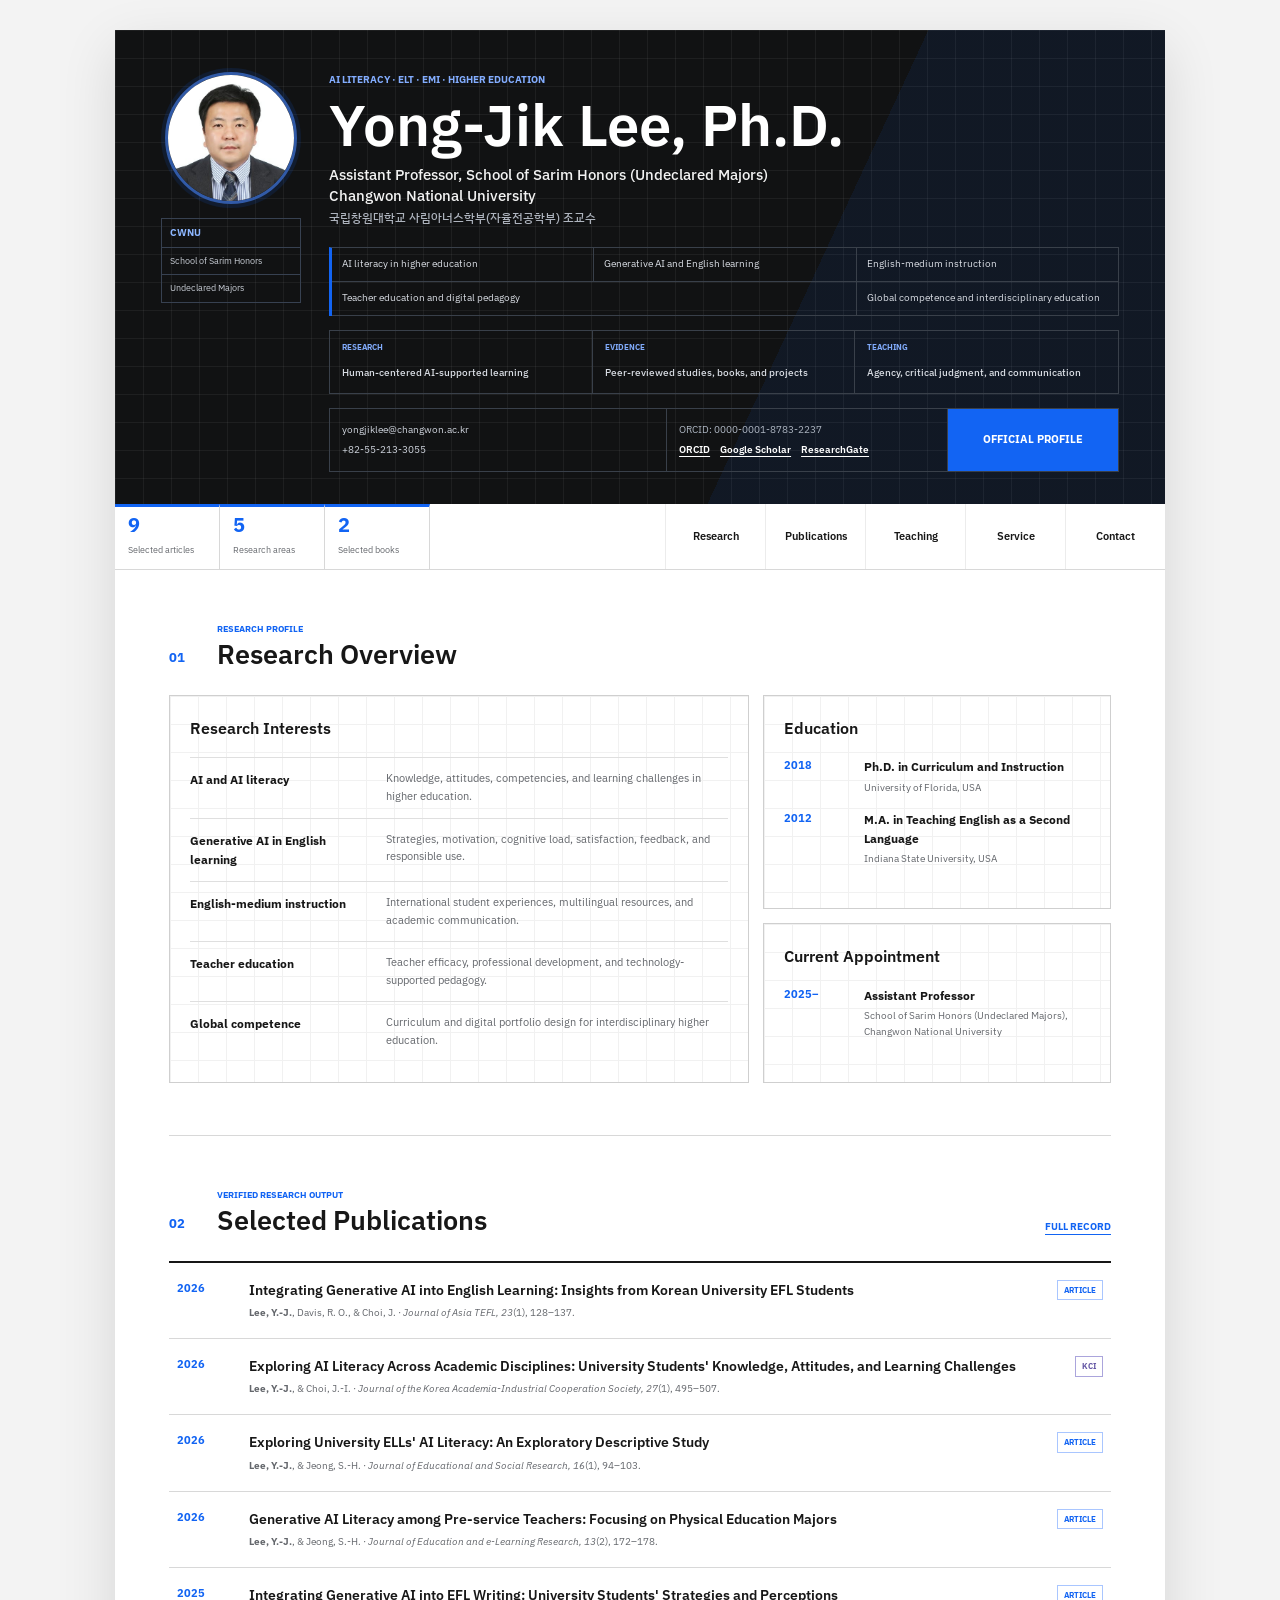
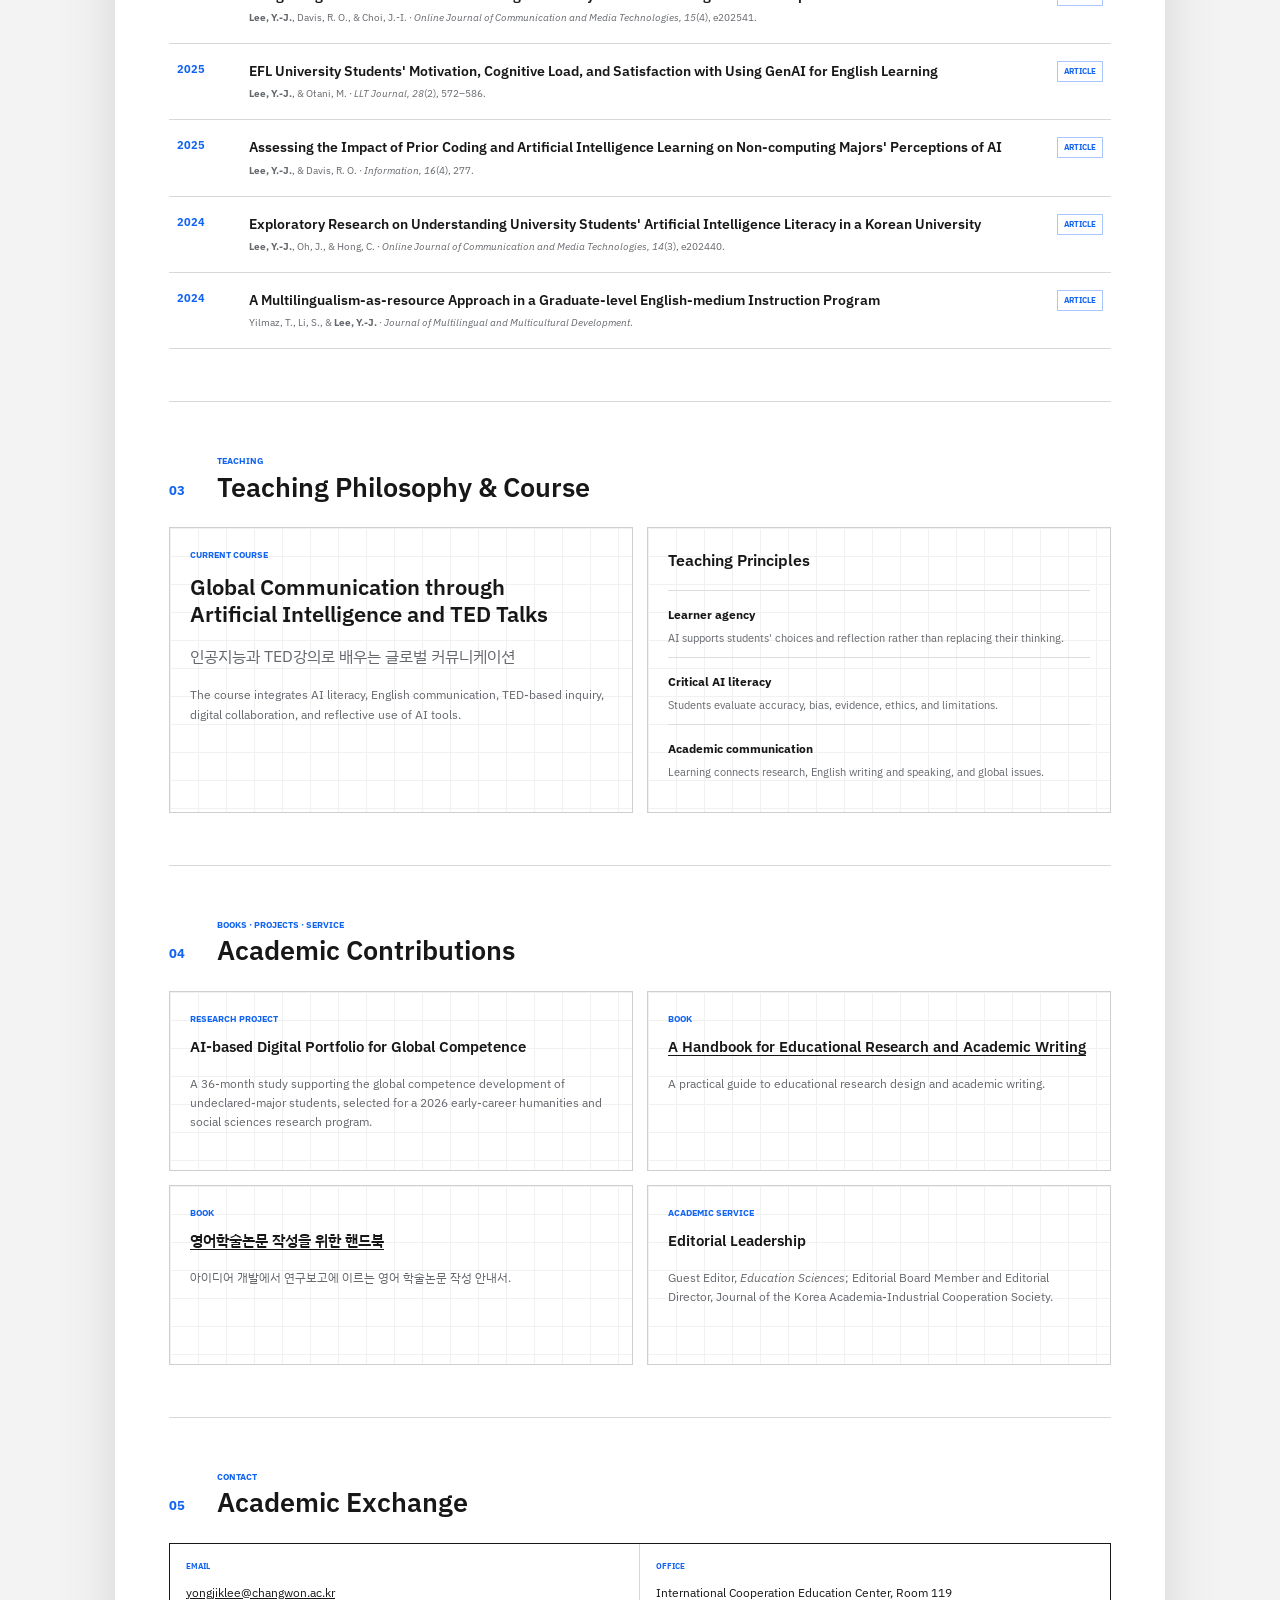
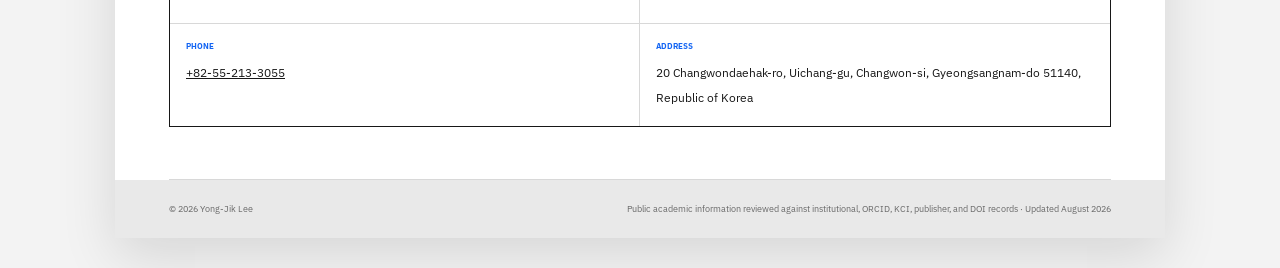
==== yongjik-lee-academic-cv/index.html @ 1b4e518c "Publish standalone Yong-Jik Lee academic CV" ====
<!doctype html>
<html lang="en">
<head>
  <meta charset="utf-8">
  <meta name="viewport" content="width=device-width, initial-scale=1">
  <meta name="description" content="Academic CV of Yong-Jik Lee, Assistant Professor at Changwon National University. AI literacy, English language education, EMI, and higher education research.">
  <meta property="og:title" content="Yong-Jik Lee | Academic CV">
  <meta property="og:description" content="Research, teaching, publications, books, projects, and academic service.">
  <meta property="og:type" content="profile">
  <meta property="og:image" content="https://fhlyongko.github.io/yongjik-lee-academic-cv/assets/yongjik-lee-profile-final.jpg">
  <link rel="canonical" href="https://fhlyongko.github.io/yongjik-lee-academic-cv/">
  <title>Yong-Jik Lee | Academic CV</title>
  <link rel="preconnect" href="https://fonts.googleapis.com">
  <link rel="preconnect" href="https://fonts.gstatic.com" crossorigin>
  <link href="https://fonts.googleapis.com/css2?family=IBM+Plex+Sans:wght@400;500;600;700&family=IBM+Plex+Sans+KR:wght@400;500;600;700&display=swap" rel="stylesheet">
  <link rel="stylesheet" href="assets/cv-dashboard.css">
  <script defer src="assets/site.js"></script>
</head>
<body>
  <a class="skip-link" href="#research">Skip to CV content</a>
  <main class="cv-page">
    <header class="profile-dashboard" id="top">
      <div class="profile-top">
        <div class="portrait-column">
          <img class="portrait" src="assets/yongjik-lee-profile-final.jpg" alt="Yong-Jik Lee, Changwon National University" width="354" height="472">
          <div class="affiliation-mark">
            <strong>CWNU</strong>
            <span>School of Sarim Honors</span>
            <span>Undeclared Majors</span>
          </div>
        </div>

        <div class="identity-column">
          <p class="signal">AI LITERACY · ELT · EMI · HIGHER EDUCATION</p>
          <h1>Yong-Jik Lee, Ph.D.</h1>
          <p class="position">Assistant Professor, School of Sarim Honors (Undeclared Majors)<br>Changwon National University</p>
          <p class="position ko" lang="ko">국립창원대학교 사림아너스학부(자율전공학부) 조교수</p>

          <div class="keyword-grid" aria-label="Research keywords">
            <span>AI literacy in higher education</span>
            <span>Generative AI and English learning</span>
            <span>English-medium instruction</span>
            <span>Teacher education and digital pedagogy</span>
            <span>Global competence and interdisciplinary education</span>
          </div>

          <div class="evidence-strip">
            <div><small>RESEARCH</small><strong>Human-centered AI-supported learning</strong></div>
            <div><small>EVIDENCE</small><strong>Peer-reviewed studies, books, and projects</strong></div>
            <div><small>TEACHING</small><strong>Agency, critical judgment, and communication</strong></div>
          </div>

          <div class="contact-strip">
            <div class="direct-contact">
              <a href="mailto:yongjiklee@changwon.ac.kr">yongjiklee@changwon.ac.kr</a>
              <span>+82-55-213-3055</span>
            </div>
            <div class="academic-ids">
              <span>ORCID: 0000-0001-8783-2237</span>
              <div><a href="https://orcid.org/0000-0001-8783-2237" target="_blank" rel="noreferrer">ORCID</a><a href="https://scholar.google.com/citations?hl=en&user=Jzv1a7MAAAAJ" target="_blank" rel="noreferrer">Google Scholar</a><a href="https://www.researchgate.net/profile/Yong-Jik-Lee-2" target="_blank" rel="noreferrer">ResearchGate</a></div>
            </div>
            <a class="profile-button" href="https://sites.google.com/view/dr-yong-jik-lee/home" target="_blank" rel="noreferrer">OFFICIAL PROFILE</a>
          </div>
        </div>
      </div>
    </header>

    <nav class="dashboard-nav" aria-label="CV sections">
      <div class="metric"><strong>9</strong><span>Selected articles</span></div>
      <div class="metric"><strong>5</strong><span>Research areas</span></div>
      <div class="metric"><strong>2</strong><span>Selected books</span></div>
      <div class="section-links" id="site-nav"><a href="#research">Research</a><a href="#publications">Publications</a><a href="#teaching">Teaching</a><a href="#service">Service</a><a href="#contact">Contact</a></div>
      <button class="nav-toggle" type="button" aria-expanded="false" aria-controls="site-nav">Menu</button>
    </nav>

    <div class="cv-content">
      <section class="cv-section" id="research">
        <div class="section-title"><span>01</span><div><p>RESEARCH PROFILE</p><h2>Research Overview</h2></div></div>
        <div class="overview-grid">
          <article class="panel interests">
            <h3>Research Interests</h3>
            <ul>
              <li><strong>AI and AI literacy</strong><span>Knowledge, attitudes, competencies, and learning challenges in higher education.</span></li>
              <li><strong>Generative AI in English learning</strong><span>Strategies, motivation, cognitive load, satisfaction, feedback, and responsible use.</span></li>
              <li><strong>English-medium instruction</strong><span>International student experiences, multilingual resources, and academic communication.</span></li>
              <li><strong>Teacher education</strong><span>Teacher efficacy, professional development, and technology-supported pedagogy.</span></li>
              <li><strong>Global competence</strong><span>Curriculum and digital portfolio design for interdisciplinary higher education.</span></li>
            </ul>
          </article>
          <div class="stack">
            <article class="panel">
              <h3>Education</h3>
              <dl class="cv-list"><dt>2018</dt><dd><strong>Ph.D. in Curriculum and Instruction</strong><span>University of Florida, USA</span></dd><dt>2012</dt><dd><strong>M.A. in Teaching English as a Second Language</strong><span>Indiana State University, USA</span></dd></dl>
            </article>
            <article class="panel">
              <h3>Current Appointment</h3>
              <dl class="cv-list"><dt>2025–</dt><dd><strong>Assistant Professor</strong><span>School of Sarim Honors (Undeclared Majors), Changwon National University</span></dd></dl>
            </article>
          </div>
        </div>
      </section>

      <section class="cv-section" id="publications">
        <div class="section-title"><span>02</span><div><p>VERIFIED RESEARCH OUTPUT</p><h2>Selected Publications</h2></div><a href="https://scholar.google.com/citations?hl=en&user=Jzv1a7MAAAAJ" target="_blank" rel="noreferrer">FULL RECORD</a></div>
        <div class="publication-table">
          <article><time>2026</time><div><h3><a href="https://doi.org/10.18823/asiatefl.2026.23.1.10.128" target="_blank" rel="noreferrer">Integrating Generative AI into English Learning: Insights from Korean University EFL Students</a></h3><p><strong>Lee, Y.-J.</strong>, Davis, R. O., &amp; Choi, J. · <em>Journal of Asia TEFL, 23</em>(1), 128–137.</p></div><span class="index-tag">ARTICLE</span></article>
          <article><time>2026</time><div><h3><a href="https://doi.org/10.5762/KAIS.2026.27.1.495" target="_blank" rel="noreferrer">Exploring AI Literacy Across Academic Disciplines: University Students' Knowledge, Attitudes, and Learning Challenges</a></h3><p><strong>Lee, Y.-J.</strong>, &amp; Choi, J.-I. · <em>Journal of the Korea Academia-Industrial Cooperation Society, 27</em>(1), 495–507.</p></div><span class="index-tag kci">KCI</span></article>
          <article><time>2026</time><div><h3><a href="https://doi.org/10.36941/jesr-2026-0241" target="_blank" rel="noreferrer">Exploring University ELLs' AI Literacy: An Exploratory Descriptive Study</a></h3><p><strong>Lee, Y.-J.</strong>, &amp; Jeong, S.-H. · <em>Journal of Educational and Social Research, 16</em>(1), 94–103.</p></div><span class="index-tag">ARTICLE</span></article>
          <article><time>2026</time><div><h3><a href="https://doi.org/10.20448/jeelr.v13i2.8661" target="_blank" rel="noreferrer">Generative AI Literacy among Pre-service Teachers: Focusing on Physical Education Majors</a></h3><p><strong>Lee, Y.-J.</strong>, &amp; Jeong, S.-H. · <em>Journal of Education and e-Learning Research, 13</em>(2), 172–178.</p></div><span class="index-tag">ARTICLE</span></article>
          <article><time>2025</time><div><h3><a href="https://doi.org/10.30935/ojcmt/17545" target="_blank" rel="noreferrer">Integrating Generative AI into EFL Writing: University Students' Strategies and Perceptions</a></h3><p><strong>Lee, Y.-J.</strong>, Davis, R. O., &amp; Choi, J.-I. · <em>Online Journal of Communication and Media Technologies, 15</em>(4), e202541.</p></div><span class="index-tag">ARTICLE</span></article>
          <article><time>2025</time><div><h3><a href="https://doi.org/10.24071/llt.v28i2.11518" target="_blank" rel="noreferrer">EFL University Students' Motivation, Cognitive Load, and Satisfaction with Using GenAI for English Learning</a></h3><p><strong>Lee, Y.-J.</strong>, &amp; Otani, M. · <em>LLT Journal, 28</em>(2), 572–586.</p></div><span class="index-tag">ARTICLE</span></article>
          <article><time>2025</time><div><h3><a href="https://doi.org/10.3390/info16040277" target="_blank" rel="noreferrer">Assessing the Impact of Prior Coding and Artificial Intelligence Learning on Non-computing Majors' Perceptions of AI</a></h3><p><strong>Lee, Y.-J.</strong>, &amp; Davis, R. O. · <em>Information, 16</em>(4), 277.</p></div><span class="index-tag">ARTICLE</span></article>
          <article><time>2024</time><div><h3><a href="https://doi.org/10.30935/ojcmt/14711" target="_blank" rel="noreferrer">Exploratory Research on Understanding University Students' Artificial Intelligence Literacy in a Korean University</a></h3><p><strong>Lee, Y.-J.</strong>, Oh, J., &amp; Hong, C. · <em>Online Journal of Communication and Media Technologies, 14</em>(3), e202440.</p></div><span class="index-tag">ARTICLE</span></article>
          <article><time>2024</time><div><h3><a href="https://doi.org/10.1080/01434632.2024.2314659" target="_blank" rel="noreferrer">A Multilingualism-as-resource Approach in a Graduate-level English-medium Instruction Program</a></h3><p>Yilmaz, T., Li, S., &amp; <strong>Lee, Y.-J.</strong> · <em>Journal of Multilingual and Multicultural Development</em>.</p></div><span class="index-tag">ARTICLE</span></article>
        </div>
      </section>

      <section class="cv-section" id="teaching">
        <div class="section-title"><span>03</span><div><p>TEACHING</p><h2>Teaching Philosophy &amp; Course</h2></div></div>
        <div class="teaching-grid">
          <article class="panel course-panel"><p class="blue-label">CURRENT COURSE</p><h3>Global Communication through Artificial Intelligence and TED Talks</h3><p class="ko" lang="ko">인공지능과 TED강의로 배우는 글로벌 커뮤니케이션</p><p>The course integrates AI literacy, English communication, TED-based inquiry, digital collaboration, and reflective use of AI tools.</p></article>
          <article class="panel philosophy-panel"><h3>Teaching Principles</h3><div><strong>Learner agency</strong><p>AI supports students' choices and reflection rather than replacing their thinking.</p></div><div><strong>Critical AI literacy</strong><p>Students evaluate accuracy, bias, evidence, ethics, and limitations.</p></div><div><strong>Academic communication</strong><p>Learning connects research, English writing and speaking, and global issues.</p></div></article>
        </div>
      </section>

      <section class="cv-section" id="service">
        <div class="section-title"><span>04</span><div><p>BOOKS · PROJECTS · SERVICE</p><h2>Academic Contributions</h2></div></div>
        <div class="contribution-grid">
          <article class="panel"><p class="blue-label">RESEARCH PROJECT</p><h3>AI-based Digital Portfolio for Global Competence</h3><p>A 36-month study supporting the global competence development of undeclared-major students, selected for a 2026 early-career humanities and social sciences research program.</p></article>
          <article class="panel"><p class="blue-label">BOOK</p><h3><a href="https://www.yes24.com/product/goods/124613203" target="_blank" rel="noreferrer">A Handbook for Educational Research and Academic Writing</a></h3><p>A practical guide to educational research design and academic writing.</p></article>
          <article class="panel"><p class="blue-label">BOOK</p><h3><a href="https://www.yes24.com/product/goods/163004747" target="_blank" rel="noreferrer">영어학술논문 작성을 위한 핸드북</a></h3><p lang="ko">아이디어 개발에서 연구보고에 이르는 영어 학술논문 작성 안내서.</p></article>
          <article class="panel"><p class="blue-label">ACADEMIC SERVICE</p><h3>Editorial Leadership</h3><p>Guest Editor, <em>Education Sciences</em>; Editorial Board Member and Editorial Director, Journal of the Korea Academia-Industrial Cooperation Society.</p></article>
        </div>
      </section>

      <section class="cv-section contact-section" id="contact">
        <div class="section-title"><span>05</span><div><p>CONTACT</p><h2>Academic Exchange</h2></div></div>
        <div class="contact-card">
          <div><small>EMAIL</small><a href="mailto:yongjiklee@changwon.ac.kr">yongjiklee@changwon.ac.kr</a></div>
          <div><small>OFFICE</small><span>International Cooperation Education Center, Room 119</span></div>
          <div><small>PHONE</small><a href="tel:+82552133055">+82-55-213-3055</a></div>
          <div><small>ADDRESS</small><span>20 Changwondaehak-ro, Uichang-gu, Changwon-si, Gyeongsangnam-do 51140, Republic of Korea</span></div>
        </div>
      </section>
    </div>

    <footer class="cv-footer"><span>© 2026 Yong-Jik Lee</span><span>Public academic information reviewed against institutional, ORCID, KCI, publisher, and DOI records · Updated August 2026</span></footer>
  </main>
</body>
</html>
---- yongjik-lee-academic-cv/assets/cv-dashboard.css ----
:root {
  --blue: #1264f3;
  --blue-soft: #dbe8ff;
  --ink: #171717;
  --black: #111213;
  --paper: #ffffff;
  --canvas: #f3f3f3;
  --line: #d8d8d8;
  --muted: #64676c;
  --grid: rgba(255, 255, 255, 0.055);
  --max: 1050px;
}

* { box-sizing: border-box; }
html { scroll-behavior: smooth; }
body {
  margin: 0;
  background: var(--canvas);
  color: var(--ink);
  font-family: "IBM Plex Sans", "IBM Plex Sans KR", sans-serif;
  line-height: 1.6;
  letter-spacing: 0;
  -webkit-font-smoothing: antialiased;
}
a { color: inherit; }
button { font: inherit; }
.skip-link { position: fixed; left: 12px; top: -60px; z-index: 100; padding: 10px 14px; background: var(--blue); color: white; }
.skip-link:focus { top: 12px; }

.cv-page {
  width: min(calc(100% - 36px), var(--max));
  margin: 30px auto;
  background: var(--paper);
  box-shadow: 0 18px 52px rgba(0, 0, 0, 0.12);
}

.profile-dashboard {
  position: relative;
  overflow: hidden;
  min-height: 430px;
  padding: 42px 46px 32px;
  color: #f5f7fb;
  background-color: var(--black);
  background-image:
    linear-gradient(var(--grid) 1px, transparent 1px),
    linear-gradient(90deg, var(--grid) 1px, transparent 1px);
  background-size: 28px 28px;
}
.profile-dashboard::after {
  content: "";
  position: absolute;
  inset: 0;
  pointer-events: none;
  background: linear-gradient(115deg, transparent 0 64%, rgba(18, 100, 243, 0.08) 64% 100%);
}
.profile-top { position: relative; z-index: 1; display: grid; grid-template-columns: 140px 1fr; gap: 28px; }
.portrait-column { display: flex; flex-direction: column; align-items: center; }
.portrait {
  width: 132px;
  height: 132px;
  object-fit: cover;
  object-position: 50% 30%;
  border: 3px solid #315aa7;
  border-radius: 50%;
  box-shadow: 0 0 0 4px rgba(18, 100, 243, 0.12);
}
.affiliation-mark { width: 100%; margin-top: 14px; border: 1px solid #374151; }
.affiliation-mark strong, .affiliation-mark span { display: block; padding: 6px 8px; border-bottom: 1px solid #374151; }
.affiliation-mark strong { color: #8db7ff; font-size: 10px; }
.affiliation-mark span { color: #c9ced6; font-size: 9px; }
.affiliation-mark span:last-child { border-bottom: 0; }
.signal { margin: 0 0 8px; color: #83adff; font-size: 10px; font-weight: 700; }
h1 { margin: 0; color: #fff; font-size: clamp(40px, 5.2vw, 58px); line-height: 1; font-weight: 600; }
.position { margin: 10px 0 0; color: #f3f3f3; font-size: 15px; font-weight: 500; line-height: 1.4; }
.position.ko { margin-top: 4px; color: #aeb4be; font-size: 12px; }

.keyword-grid { display: grid; grid-template-columns: repeat(3, minmax(0, 1fr)); margin-top: 20px; border-top: 1px solid #39404a; border-left: 3px solid var(--blue); }
.keyword-grid span { min-height: 34px; padding: 8px 10px; border-right: 1px solid #39404a; border-bottom: 1px solid #39404a; color: #d9dde4; font-size: 10px; }
.keyword-grid span:nth-child(4) { grid-column: span 2; }
.evidence-strip { display: grid; grid-template-columns: repeat(3, 1fr); margin-top: 14px; border: 1px solid #39404a; }
.evidence-strip div { min-height: 58px; padding: 10px 12px; border-right: 1px solid #39404a; }
.evidence-strip div:last-child { border: 0; }
.evidence-strip small { display: block; margin-bottom: 4px; color: #81abfb; font-size: 8px; font-weight: 700; }
.evidence-strip strong { color: #d9dde4; font-size: 10px; font-weight: 500; }
.contact-strip { display: grid; grid-template-columns: 1.2fr 1fr 170px; margin-top: 14px; border: 1px solid #39404a; }
.contact-strip > * { min-height: 62px; padding: 10px 12px; border-right: 1px solid #39404a; }
.direct-contact, .academic-ids { display: flex; flex-direction: column; justify-content: center; gap: 4px; color: #cfd4dd; font-size: 10px; }
.direct-contact a { text-decoration: none; }
.academic-ids > span { color: #aeb6c2; }
.academic-ids div { display: flex; flex-wrap: wrap; gap: 10px; }
.academic-ids a { color: #fff; font-weight: 600; text-underline-offset: 3px; }
.profile-button { display: grid; place-items: center; border-right: 0 !important; background: var(--blue); color: #fff; font-size: 11px; font-weight: 700; text-decoration: none; }

.dashboard-nav { position: sticky; top: 0; z-index: 40; min-height: 54px; display: grid; grid-template-columns: repeat(3, 105px) 1fr; background: #fff; border-bottom: 1px solid var(--line); }
.metric { padding: 8px 13px; border-right: 1px solid var(--line); border-top: 3px solid var(--blue); }
.metric strong { display: block; color: var(--blue); font-size: 20px; line-height: 1; }
.metric span { color: var(--muted); font-size: 9px; }
.section-links { display: flex; justify-content: flex-end; }
.section-links a { min-width: 100px; display: grid; place-items: center; border-left: 1px solid #ececec; font-size: 11px; font-weight: 600; text-decoration: none; }
.section-links a:hover, .section-links a:focus-visible { color: var(--blue); box-shadow: inset 0 -3px 0 var(--blue); }
.nav-toggle { display: none; }

.cv-content { padding: 0 54px; }
.cv-section { padding: 52px 0; border-bottom: 1px solid var(--line); scroll-margin-top: 58px; }
.section-title { display: grid; grid-template-columns: 36px 1fr auto; align-items: end; gap: 12px; margin-bottom: 26px; }
.section-title > span { color: var(--blue); font-size: 13px; font-weight: 700; }
.section-title p { margin: 0 0 3px; color: var(--blue); font-size: 9px; font-weight: 700; }
.section-title h2 { margin: 0; font-size: 27px; line-height: 1.1; font-weight: 600; }
.section-title > a { color: var(--blue); font-size: 10px; font-weight: 700; text-underline-offset: 4px; }
.overview-grid { display: grid; grid-template-columns: 1.25fr .75fr; gap: 14px; }
.stack { display: grid; gap: 14px; }
.panel { padding: 20px; border: 1px solid #cfcfcf; background-color: #fff; background-image: linear-gradient(#f1f1f1 1px, transparent 1px), linear-gradient(90deg, #f1f1f1 1px, transparent 1px); background-size: 28px 28px; }
.panel h3 { margin: 0 0 16px; font-size: 16px; font-weight: 600; }
.interests ul { margin: 0; padding: 0; list-style: none; }
.interests li { display: grid; grid-template-columns: 180px 1fr; gap: 16px; padding: 12px 0; border-top: 1px solid #dfdfdf; }
.interests li strong { font-size: 12px; }
.interests li span { color: var(--muted); font-size: 11px; }
.cv-list { display: grid; grid-template-columns: 70px 1fr; gap: 14px 10px; margin: 0; }
.cv-list dt { color: var(--blue); font-size: 11px; font-weight: 700; }
.cv-list dd { margin: 0; }
.cv-list dd strong, .cv-list dd span { display: block; }
.cv-list dd strong { font-size: 12px; }
.cv-list dd span { margin-top: 3px; color: var(--muted); font-size: 10px; }

.publication-table { border-top: 2px solid var(--ink); }
.publication-table article { display: grid; grid-template-columns: 56px 1fr 62px; gap: 16px; align-items: start; padding: 17px 8px; border-bottom: 1px solid var(--line); }
.publication-table time { color: var(--blue); font-size: 11px; font-weight: 700; }
.publication-table h3 { margin: 0; font-size: 14px; line-height: 1.45; font-weight: 600; }
.publication-table h3 a { text-decoration: none; }
.publication-table h3 a:hover { color: var(--blue); text-decoration: underline; text-underline-offset: 3px; }
.publication-table p { margin: 5px 0 0; color: var(--muted); font-size: 10px; }
.index-tag { justify-self: end; padding: 3px 6px; border: 1px solid #a9c6ff; color: var(--blue); font-size: 8px; font-weight: 700; }
.index-tag.kci { border-color: #aba5dc; color: #6356a4; }
.teaching-grid { display: grid; grid-template-columns: 1fr 1fr; gap: 14px; }
.course-panel h3 { max-width: 390px; font-size: 22px; line-height: 1.25; }
.course-panel > p:last-child, .contribution-grid .panel > p:last-child { color: var(--muted); font-size: 12px; }
.ko { color: var(--muted); }
.blue-label { margin: 0 0 10px; color: var(--blue) !important; font-size: 9px !important; font-weight: 700; }
.philosophy-panel > div { padding: 10px 0; border-top: 1px solid #ddd; }
.philosophy-panel strong { font-size: 12px; }
.philosophy-panel p { margin: 3px 0 0; color: var(--muted); font-size: 11px; }
.contribution-grid { display: grid; grid-template-columns: repeat(2, minmax(0, 1fr)); gap: 14px; }
.contribution-grid .panel { min-height: 180px; }
.contribution-grid h3 { font-size: 15px; line-height: 1.45; }
.contribution-grid h3 a { text-underline-offset: 3px; }
.contact-card { display: grid; grid-template-columns: 1fr 1fr; border: 1px solid var(--ink); }
.contact-card > div { min-height: 80px; padding: 16px; border-right: 1px solid var(--line); border-bottom: 1px solid var(--line); }
.contact-card > div:nth-child(2n) { border-right: 0; }
.contact-card > div:nth-last-child(-n+2) { border-bottom: 0; }
.contact-card small { display: block; margin-bottom: 6px; color: var(--blue); font-size: 8px; font-weight: 700; }
.contact-card a, .contact-card span { font-size: 12px; }
.cv-footer { display: flex; justify-content: space-between; gap: 24px; padding: 22px 54px; background: #e9e9e9; color: #686868; font-size: 9px; }

@media (max-width: 900px) {
  .cv-page { width: 100%; margin: 0; }
  .profile-dashboard { padding: 34px 28px 28px; }
  .profile-top { grid-template-columns: 120px 1fr; }
  .portrait { width: 112px; height: 112px; }
  .keyword-grid { grid-template-columns: repeat(2, 1fr); }
  .keyword-grid span:nth-child(4) { grid-column: auto; }
  .contact-strip { grid-template-columns: 1fr 1fr; }
  .profile-button { grid-column: span 2; min-height: 40px; }
  .dashboard-nav { grid-template-columns: repeat(3, 90px) 1fr; }
  .section-links a { min-width: 82px; }
}

@media (max-width: 700px) {
  .profile-dashboard { min-height: auto; padding: 28px 18px 22px; }
  .profile-top { grid-template-columns: 1fr; }
  .portrait-column { display: grid; grid-template-columns: 96px 1fr; gap: 12px; align-items: center; }
  .portrait { width: 92px; height: 92px; }
  .affiliation-mark { margin: 0; }
  h1 { font-size: 39px; }
  .position { font-size: 12px; }
  .keyword-grid { grid-template-columns: 1fr; }
  .evidence-strip, .contact-strip { display: none; }
  .dashboard-nav { grid-template-columns: repeat(3, 1fr) 62px; }
  .metric { padding-inline: 8px; }
  .section-links { display: none; position: absolute; left: 0; right: 0; top: 54px; flex-direction: column; background: #fff; border-bottom: 1px solid var(--line); }
  .section-links.open { display: flex; }
  .section-links a { min-height: 44px; border-left: 0; border-top: 1px solid #eee; }
  .nav-toggle { display: block; border: 0; border-left: 1px solid var(--line); background: #fff; font-size: 10px; font-weight: 600; }
  .cv-content { padding: 0 18px; }
  .cv-section { padding: 42px 0; }
  .overview-grid, .teaching-grid, .contribution-grid { grid-template-columns: 1fr; }
  .interests li { grid-template-columns: 1fr; gap: 4px; }
  .publication-table article { grid-template-columns: 44px 1fr; gap: 10px; }
  .index-tag { display: none; }
  .contact-card { grid-template-columns: 1fr; }
  .contact-card > div { border-right: 0; }
  .contact-card > div:nth-last-child(-n+2) { border-bottom: 1px solid var(--line); }
  .contact-card > div:last-child { border-bottom: 0; }
  .cv-footer { display: block; padding: 20px 18px; }
  .cv-footer span { display: block; margin-top: 5px; }
}

@media (prefers-reduced-motion: reduce) { html { scroll-behavior: auto; } }
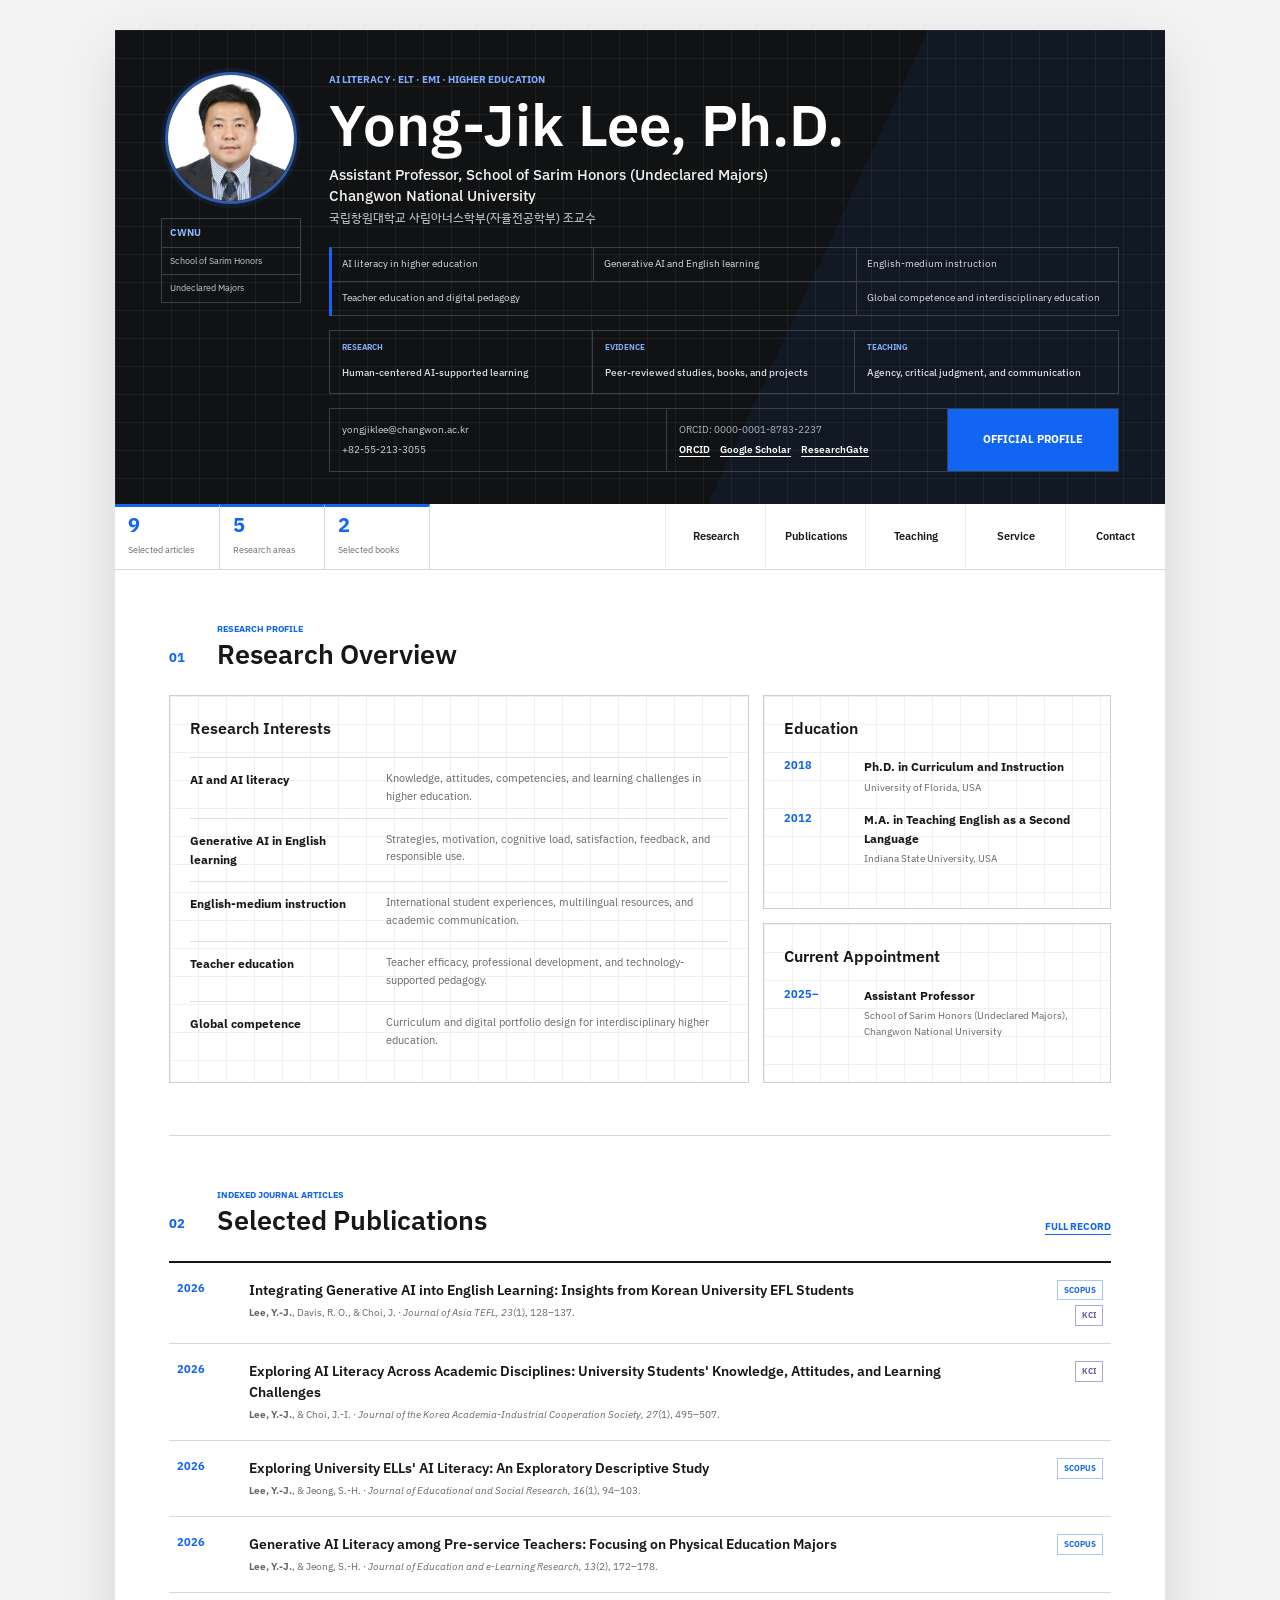
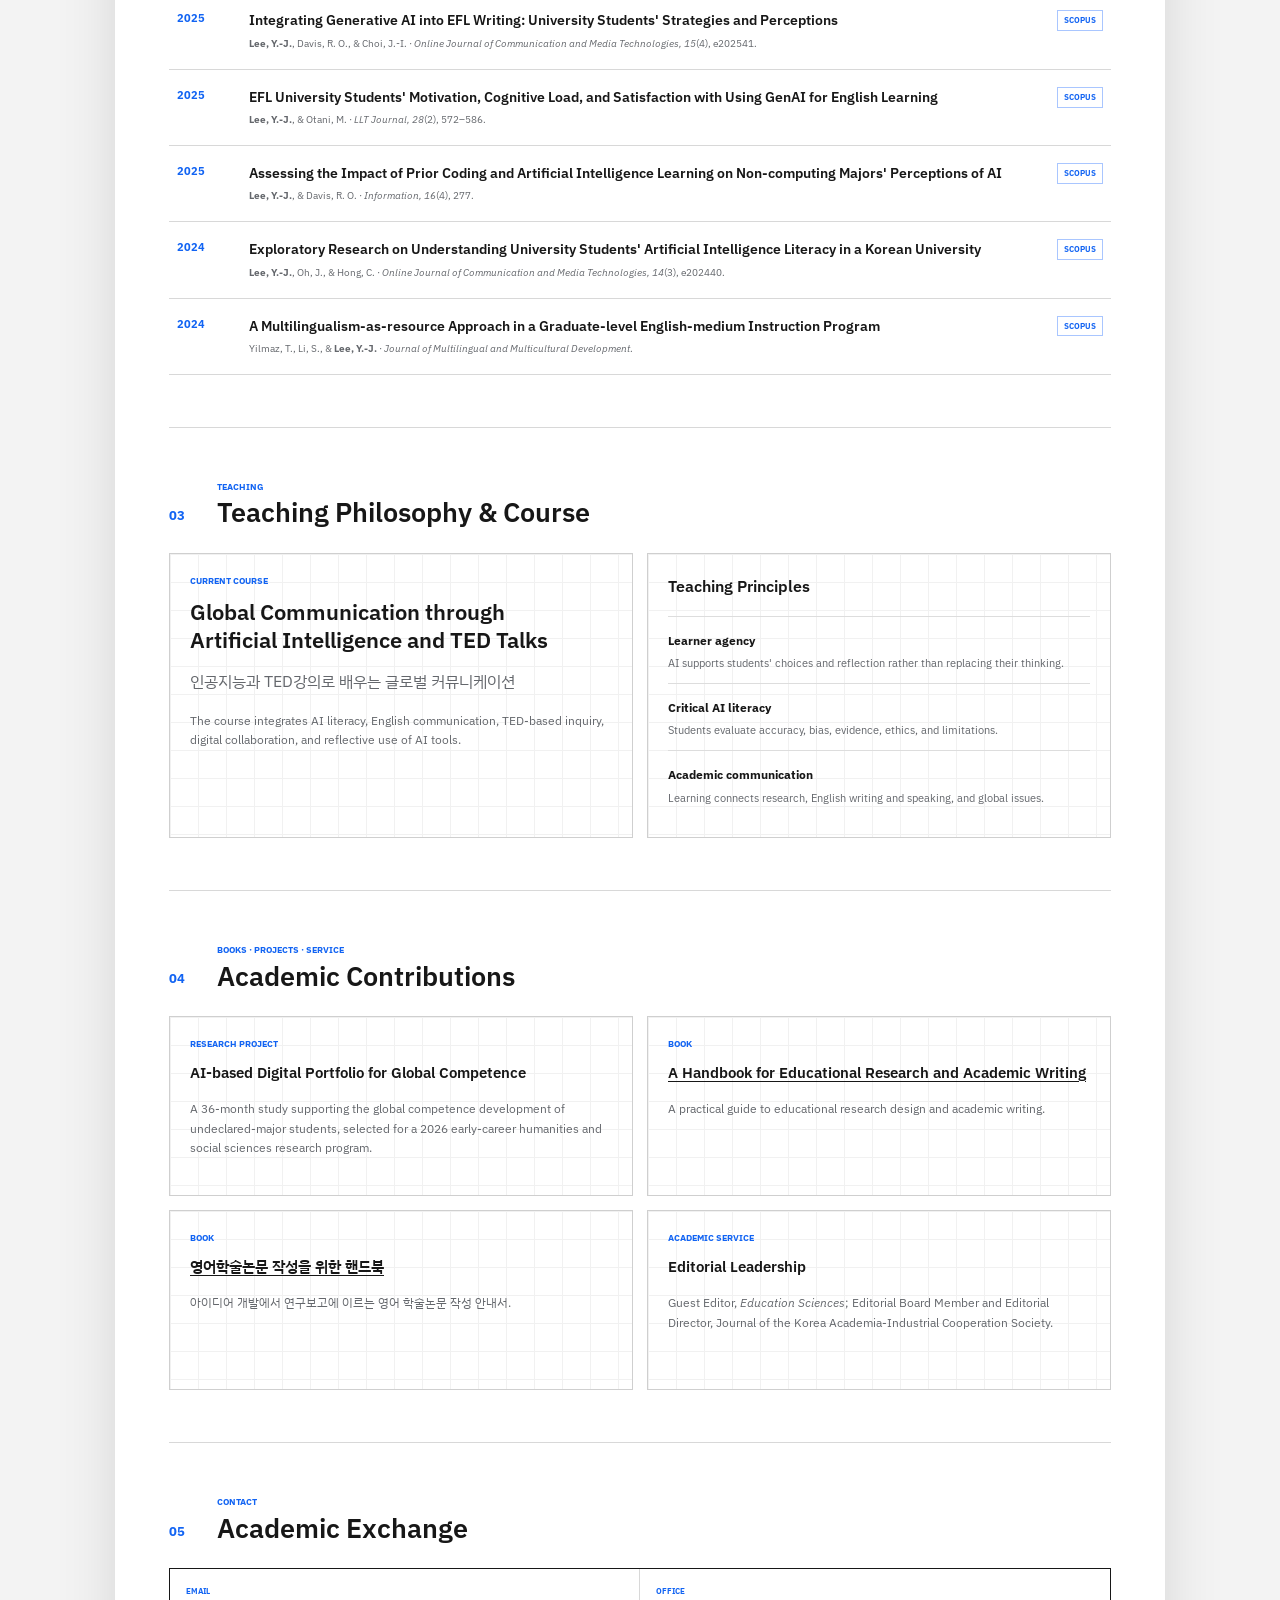
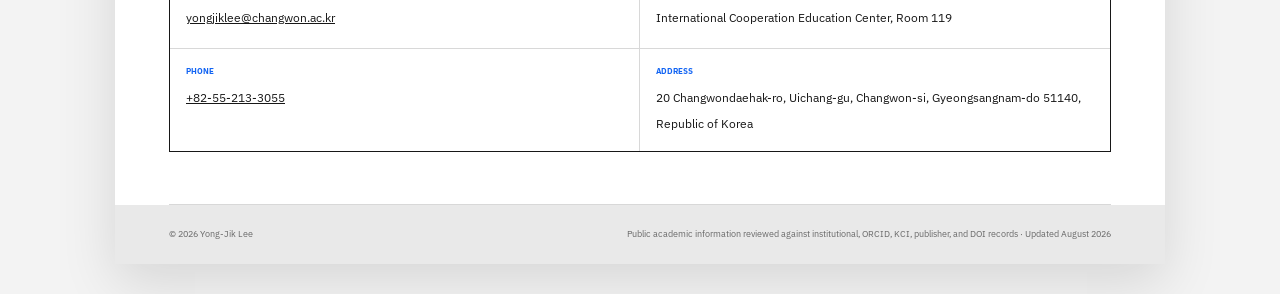
==== commit 75d65701: "Label selected publications by verified index" ====
--- a/yongjik-lee-academic-cv/index.html
+++ b/yongjik-lee-academic-cv/index.html
@@ -101,17 +101,17 @@
       </section>
 
       <section class="cv-section" id="publications">
-        <div class="section-title"><span>02</span><div><p>VERIFIED RESEARCH OUTPUT</p><h2>Selected Publications</h2></div><a href="https://scholar.google.com/citations?hl=en&user=Jzv1a7MAAAAJ" target="_blank" rel="noreferrer">FULL RECORD</a></div>
+        <div class="section-title"><span>02</span><div><p>INDEXED JOURNAL ARTICLES</p><h2>Selected Publications</h2></div><a href="https://scholar.google.com/citations?hl=en&user=Jzv1a7MAAAAJ" target="_blank" rel="noreferrer">FULL RECORD</a></div>
         <div class="publication-table">
-          <article><time>2026</time><div><h3><a href="https://doi.org/10.18823/asiatefl.2026.23.1.10.128" target="_blank" rel="noreferrer">Integrating Generative AI into English Learning: Insights from Korean University EFL Students</a></h3><p><strong>Lee, Y.-J.</strong>, Davis, R. O., &amp; Choi, J. · <em>Journal of Asia TEFL, 23</em>(1), 128–137.</p></div><span class="index-tag">ARTICLE</span></article>
-          <article><time>2026</time><div><h3><a href="https://doi.org/10.5762/KAIS.2026.27.1.495" target="_blank" rel="noreferrer">Exploring AI Literacy Across Academic Disciplines: University Students' Knowledge, Attitudes, and Learning Challenges</a></h3><p><strong>Lee, Y.-J.</strong>, &amp; Choi, J.-I. · <em>Journal of the Korea Academia-Industrial Cooperation Society, 27</em>(1), 495–507.</p></div><span class="index-tag kci">KCI</span></article>
-          <article><time>2026</time><div><h3><a href="https://doi.org/10.36941/jesr-2026-0241" target="_blank" rel="noreferrer">Exploring University ELLs' AI Literacy: An Exploratory Descriptive Study</a></h3><p><strong>Lee, Y.-J.</strong>, &amp; Jeong, S.-H. · <em>Journal of Educational and Social Research, 16</em>(1), 94–103.</p></div><span class="index-tag">ARTICLE</span></article>
-          <article><time>2026</time><div><h3><a href="https://doi.org/10.20448/jeelr.v13i2.8661" target="_blank" rel="noreferrer">Generative AI Literacy among Pre-service Teachers: Focusing on Physical Education Majors</a></h3><p><strong>Lee, Y.-J.</strong>, &amp; Jeong, S.-H. · <em>Journal of Education and e-Learning Research, 13</em>(2), 172–178.</p></div><span class="index-tag">ARTICLE</span></article>
-          <article><time>2025</time><div><h3><a href="https://doi.org/10.30935/ojcmt/17545" target="_blank" rel="noreferrer">Integrating Generative AI into EFL Writing: University Students' Strategies and Perceptions</a></h3><p><strong>Lee, Y.-J.</strong>, Davis, R. O., &amp; Choi, J.-I. · <em>Online Journal of Communication and Media Technologies, 15</em>(4), e202541.</p></div><span class="index-tag">ARTICLE</span></article>
-          <article><time>2025</time><div><h3><a href="https://doi.org/10.24071/llt.v28i2.11518" target="_blank" rel="noreferrer">EFL University Students' Motivation, Cognitive Load, and Satisfaction with Using GenAI for English Learning</a></h3><p><strong>Lee, Y.-J.</strong>, &amp; Otani, M. · <em>LLT Journal, 28</em>(2), 572–586.</p></div><span class="index-tag">ARTICLE</span></article>
-          <article><time>2025</time><div><h3><a href="https://doi.org/10.3390/info16040277" target="_blank" rel="noreferrer">Assessing the Impact of Prior Coding and Artificial Intelligence Learning on Non-computing Majors' Perceptions of AI</a></h3><p><strong>Lee, Y.-J.</strong>, &amp; Davis, R. O. · <em>Information, 16</em>(4), 277.</p></div><span class="index-tag">ARTICLE</span></article>
-          <article><time>2024</time><div><h3><a href="https://doi.org/10.30935/ojcmt/14711" target="_blank" rel="noreferrer">Exploratory Research on Understanding University Students' Artificial Intelligence Literacy in a Korean University</a></h3><p><strong>Lee, Y.-J.</strong>, Oh, J., &amp; Hong, C. · <em>Online Journal of Communication and Media Technologies, 14</em>(3), e202440.</p></div><span class="index-tag">ARTICLE</span></article>
-          <article><time>2024</time><div><h3><a href="https://doi.org/10.1080/01434632.2024.2314659" target="_blank" rel="noreferrer">A Multilingualism-as-resource Approach in a Graduate-level English-medium Instruction Program</a></h3><p>Yilmaz, T., Li, S., &amp; <strong>Lee, Y.-J.</strong> · <em>Journal of Multilingual and Multicultural Development</em>.</p></div><span class="index-tag">ARTICLE</span></article>
+          <article><time>2026</time><div><h3><a href="https://doi.org/10.18823/asiatefl.2026.23.1.10.128" target="_blank" rel="noreferrer">Integrating Generative AI into English Learning: Insights from Korean University EFL Students</a></h3><p><strong>Lee, Y.-J.</strong>, Davis, R. O., &amp; Choi, J. · <em>Journal of Asia TEFL, 23</em>(1), 128–137.</p></div><span class="index-badges"><span class="index-tag scopus">SCOPUS</span><span class="index-tag kci">KCI</span></span></article>
+          <article><time>2026</time><div><h3><a href="https://doi.org/10.5762/KAIS.2026.27.1.495" target="_blank" rel="noreferrer">Exploring AI Literacy Across Academic Disciplines: University Students' Knowledge, Attitudes, and Learning Challenges</a></h3><p><strong>Lee, Y.-J.</strong>, &amp; Choi, J.-I. · <em>Journal of the Korea Academia-Industrial Cooperation Society, 27</em>(1), 495–507.</p></div><span class="index-badges"><span class="index-tag kci">KCI</span></span></article>
+          <article><time>2026</time><div><h3><a href="https://doi.org/10.36941/jesr-2026-0241" target="_blank" rel="noreferrer">Exploring University ELLs' AI Literacy: An Exploratory Descriptive Study</a></h3><p><strong>Lee, Y.-J.</strong>, &amp; Jeong, S.-H. · <em>Journal of Educational and Social Research, 16</em>(1), 94–103.</p></div><span class="index-badges"><span class="index-tag scopus">SCOPUS</span></span></article>
+          <article><time>2026</time><div><h3><a href="https://doi.org/10.20448/jeelr.v13i2.8661" target="_blank" rel="noreferrer">Generative AI Literacy among Pre-service Teachers: Focusing on Physical Education Majors</a></h3><p><strong>Lee, Y.-J.</strong>, &amp; Jeong, S.-H. · <em>Journal of Education and e-Learning Research, 13</em>(2), 172–178.</p></div><span class="index-badges"><span class="index-tag scopus">SCOPUS</span></span></article>
+          <article><time>2025</time><div><h3><a href="https://doi.org/10.30935/ojcmt/17545" target="_blank" rel="noreferrer">Integrating Generative AI into EFL Writing: University Students' Strategies and Perceptions</a></h3><p><strong>Lee, Y.-J.</strong>, Davis, R. O., &amp; Choi, J.-I. · <em>Online Journal of Communication and Media Technologies, 15</em>(4), e202541.</p></div><span class="index-badges"><span class="index-tag scopus">SCOPUS</span></span></article>
+          <article><time>2025</time><div><h3><a href="https://doi.org/10.24071/llt.v28i2.11518" target="_blank" rel="noreferrer">EFL University Students' Motivation, Cognitive Load, and Satisfaction with Using GenAI for English Learning</a></h3><p><strong>Lee, Y.-J.</strong>, &amp; Otani, M. · <em>LLT Journal, 28</em>(2), 572–586.</p></div><span class="index-badges"><span class="index-tag scopus">SCOPUS</span></span></article>
+          <article><time>2025</time><div><h3><a href="https://doi.org/10.3390/info16040277" target="_blank" rel="noreferrer">Assessing the Impact of Prior Coding and Artificial Intelligence Learning on Non-computing Majors' Perceptions of AI</a></h3><p><strong>Lee, Y.-J.</strong>, &amp; Davis, R. O. · <em>Information, 16</em>(4), 277.</p></div><span class="index-badges"><span class="index-tag scopus">SCOPUS</span></span></article>
+          <article><time>2024</time><div><h3><a href="https://doi.org/10.30935/ojcmt/14711" target="_blank" rel="noreferrer">Exploratory Research on Understanding University Students' Artificial Intelligence Literacy in a Korean University</a></h3><p><strong>Lee, Y.-J.</strong>, Oh, J., &amp; Hong, C. · <em>Online Journal of Communication and Media Technologies, 14</em>(3), e202440.</p></div><span class="index-badges"><span class="index-tag scopus">SCOPUS</span></span></article>
+          <article><time>2024</time><div><h3><a href="https://doi.org/10.1080/01434632.2024.2314659" target="_blank" rel="noreferrer">A Multilingualism-as-resource Approach in a Graduate-level English-medium Instruction Program</a></h3><p>Yilmaz, T., Li, S., &amp; <strong>Lee, Y.-J.</strong> · <em>Journal of Multilingual and Multicultural Development</em>.</p></div><span class="index-badges"><span class="index-tag scopus">SCOPUS</span></span></article>
         </div>
       </section>
 
--- a/yongjik-lee-academic-cv/assets/cv-dashboard.css
+++ b/yongjik-lee-academic-cv/assets/cv-dashboard.css
@@ -123,13 +123,16 @@
 .cv-list dd span { margin-top: 3px; color: var(--muted); font-size: 10px; }
 
 .publication-table { border-top: 2px solid var(--ink); }
-.publication-table article { display: grid; grid-template-columns: 56px 1fr 62px; gap: 16px; align-items: start; padding: 17px 8px; border-bottom: 1px solid var(--line); }
+.publication-table article { display: grid; grid-template-columns: 56px 1fr 72px; gap: 16px; align-items: start; padding: 17px 8px; border-bottom: 1px solid var(--line); }
 .publication-table time { color: var(--blue); font-size: 11px; font-weight: 700; }
 .publication-table h3 { margin: 0; font-size: 14px; line-height: 1.45; font-weight: 600; }
 .publication-table h3 a { text-decoration: none; }
 .publication-table h3 a:hover { color: var(--blue); text-decoration: underline; text-underline-offset: 3px; }
 .publication-table p { margin: 5px 0 0; color: var(--muted); font-size: 10px; }
-.index-tag { justify-self: end; padding: 3px 6px; border: 1px solid #a9c6ff; color: var(--blue); font-size: 8px; font-weight: 700; }
+.index-badges { display: flex; flex-direction: column; align-items: flex-end; gap: 5px; }
+.index-tag { padding: 3px 6px; border: 1px solid #a9c6ff; color: var(--blue); font-size: 8px; font-weight: 700; }
+.index-tag.scopus { border-color: #a9c6ff; color: var(--blue); }
+.index-tag.ssci { border-color: #78bea7; color: #08785a; }
 .index-tag.kci { border-color: #aba5dc; color: #6356a4; }
 .teaching-grid { display: grid; grid-template-columns: 1fr 1fr; gap: 14px; }
 .course-panel h3 { max-width: 390px; font-size: 22px; line-height: 1.25; }
@@ -185,7 +188,7 @@
   .overview-grid, .teaching-grid, .contribution-grid { grid-template-columns: 1fr; }
   .interests li { grid-template-columns: 1fr; gap: 4px; }
   .publication-table article { grid-template-columns: 44px 1fr; gap: 10px; }
-  .index-tag { display: none; }
+  .index-badges { display: none; }
   .contact-card { grid-template-columns: 1fr; }
   .contact-card > div { border-right: 0; }
   .contact-card > div:nth-last-child(-n+2) { border-bottom: 1px solid var(--line); }
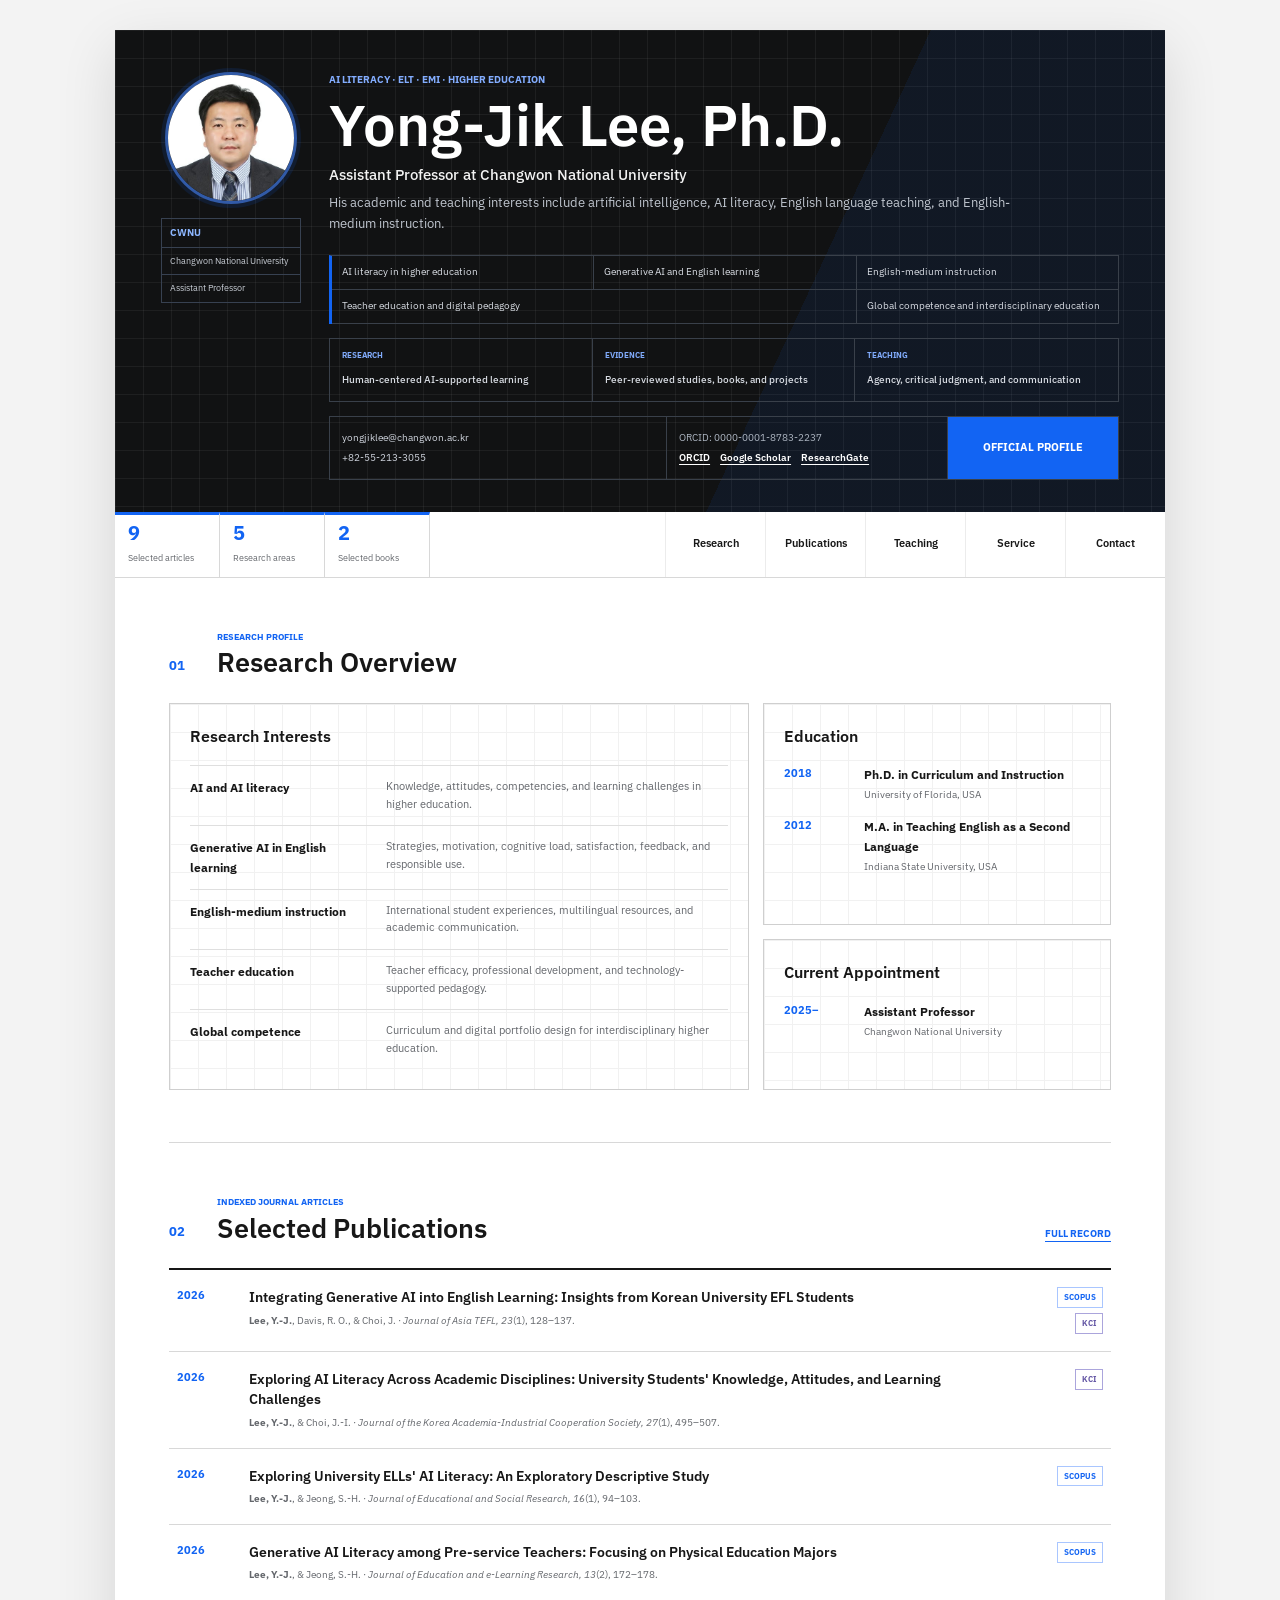
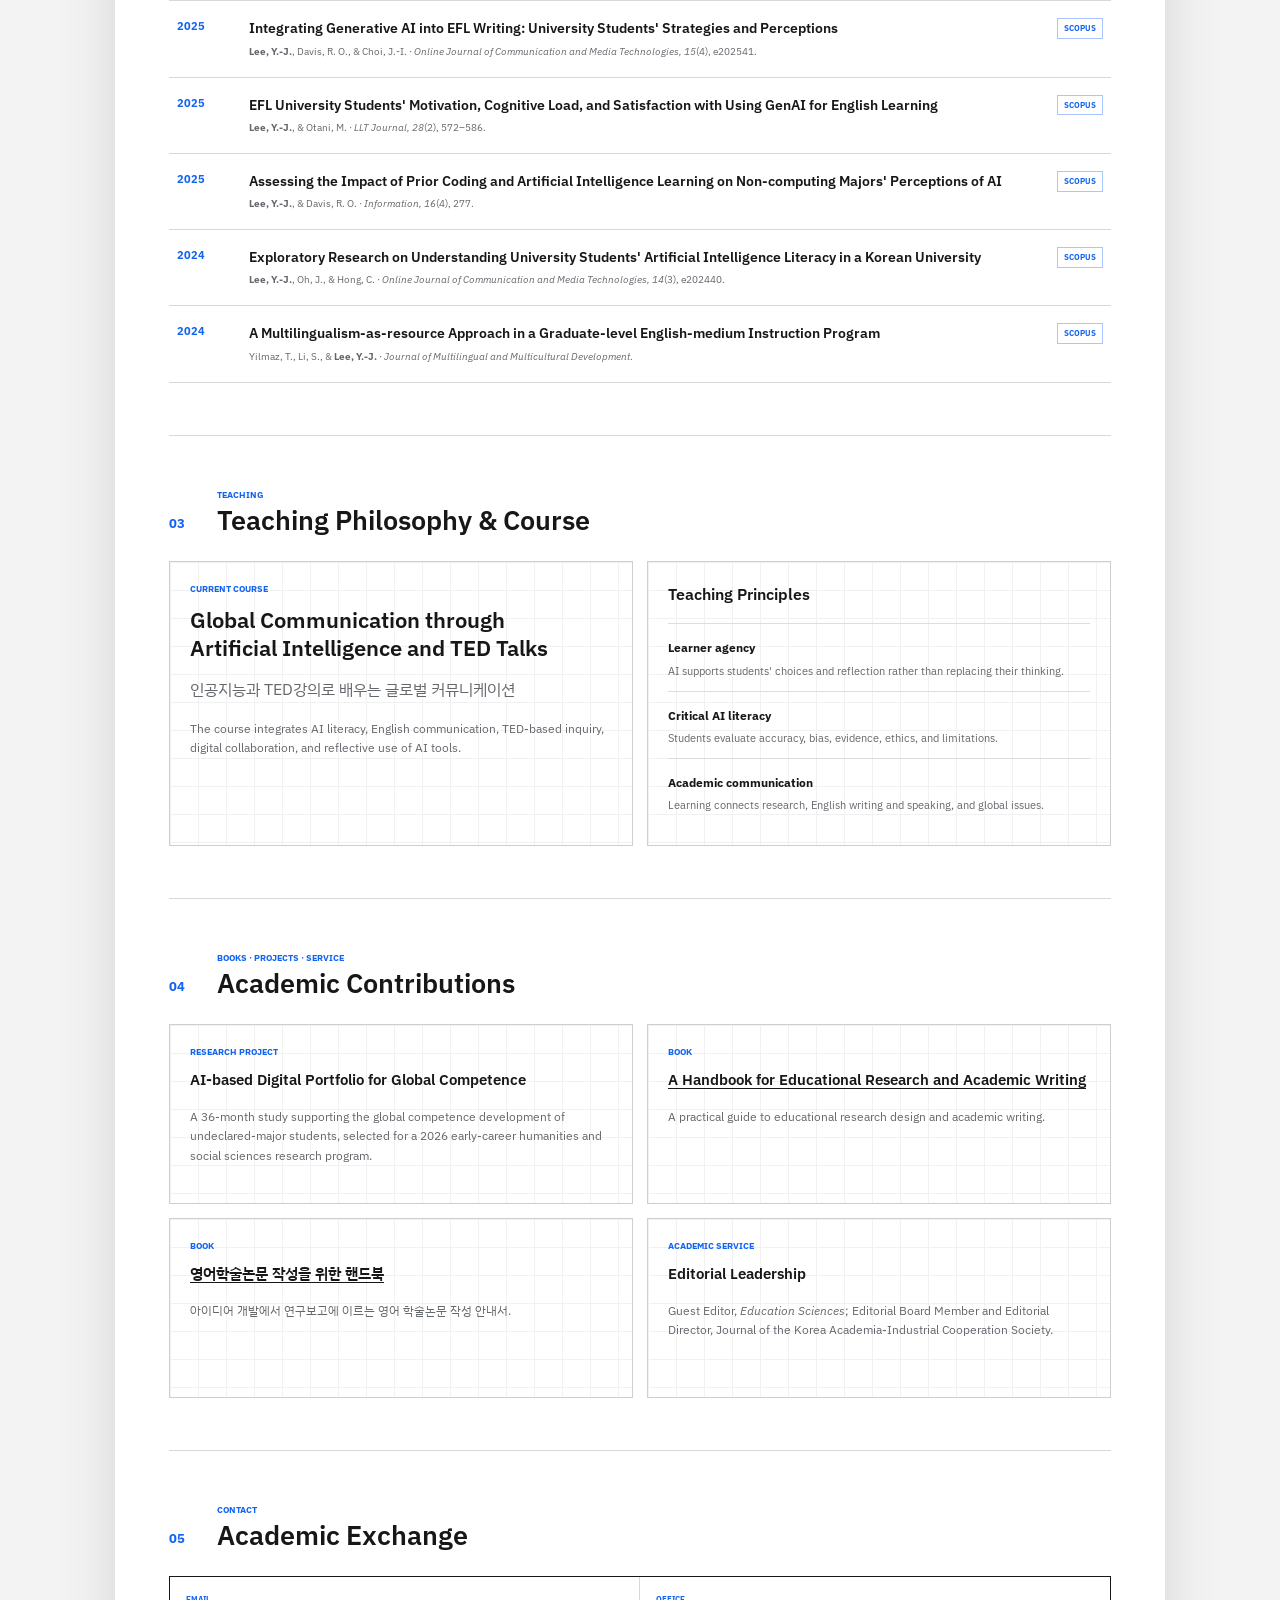
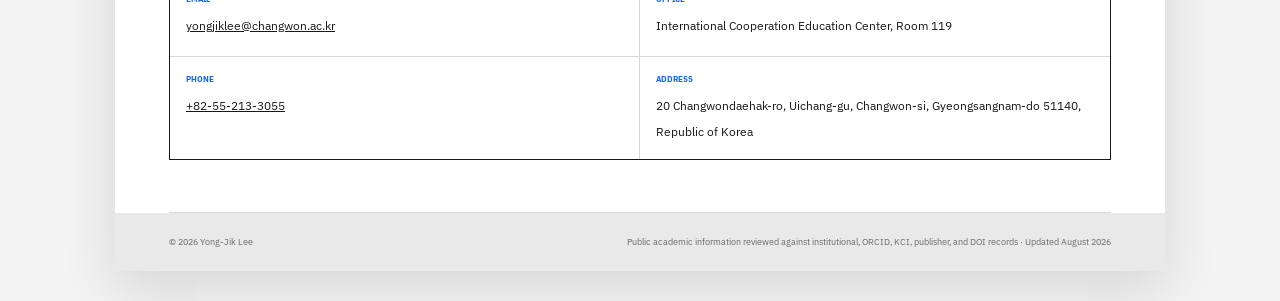
==== commit 2bc060a1: "Refresh academic profile affiliation and summary" ====
--- a/yongjik-lee-academic-cv/index.html
+++ b/yongjik-lee-academic-cv/index.html
@@ -25,16 +25,16 @@
           <img class="portrait" src="assets/yongjik-lee-profile-final.jpg" alt="Yong-Jik Lee, Changwon National University" width="354" height="472">
           <div class="affiliation-mark">
             <strong>CWNU</strong>
-            <span>School of Sarim Honors</span>
-            <span>Undeclared Majors</span>
+            <span>Changwon National University</span>
+            <span>Assistant Professor</span>
           </div>
         </div>
 
         <div class="identity-column">
           <p class="signal">AI LITERACY · ELT · EMI · HIGHER EDUCATION</p>
           <h1>Yong-Jik Lee, Ph.D.</h1>
-          <p class="position">Assistant Professor, School of Sarim Honors (Undeclared Majors)<br>Changwon National University</p>
-          <p class="position ko" lang="ko">국립창원대학교 사림아너스학부(자율전공학부) 조교수</p>
+          <p class="position">Assistant Professor at Changwon National University</p>
+          <p class="profile-summary">His academic and teaching interests include artificial intelligence, AI literacy, English language teaching, and English-medium instruction.</p>
 
           <div class="keyword-grid" aria-label="Research keywords">
             <span>AI literacy in higher education</span>
@@ -94,7 +94,7 @@
             </article>
             <article class="panel">
               <h3>Current Appointment</h3>
-              <dl class="cv-list"><dt>2025–</dt><dd><strong>Assistant Professor</strong><span>School of Sarim Honors (Undeclared Majors), Changwon National University</span></dd></dl>
+              <dl class="cv-list"><dt>2025–</dt><dd><strong>Assistant Professor</strong><span>Changwon National University</span></dd></dl>
             </article>
           </div>
         </div>
--- a/yongjik-lee-academic-cv/assets/cv-dashboard.css
+++ b/yongjik-lee-academic-cv/assets/cv-dashboard.css
@@ -72,7 +72,7 @@
 .signal { margin: 0 0 8px; color: #83adff; font-size: 10px; font-weight: 700; }
 h1 { margin: 0; color: #fff; font-size: clamp(40px, 5.2vw, 58px); line-height: 1; font-weight: 600; }
 .position { margin: 10px 0 0; color: #f3f3f3; font-size: 15px; font-weight: 500; line-height: 1.4; }
-.position.ko { margin-top: 4px; color: #aeb4be; font-size: 12px; }
+.profile-summary { max-width: 720px; margin: 8px 0 0; color: #bfc5ce; font-size: 13px; line-height: 1.6; }
 
 .keyword-grid { display: grid; grid-template-columns: repeat(3, minmax(0, 1fr)); margin-top: 20px; border-top: 1px solid #39404a; border-left: 3px solid var(--blue); }
 .keyword-grid span { min-height: 34px; padding: 8px 10px; border-right: 1px solid #39404a; border-bottom: 1px solid #39404a; color: #d9dde4; font-size: 10px; }
@@ -175,6 +175,7 @@
   .affiliation-mark { margin: 0; }
   h1 { font-size: 39px; }
   .position { font-size: 12px; }
+  .profile-summary { font-size: 11px; line-height: 1.5; }
   .keyword-grid { grid-template-columns: 1fr; }
   .evidence-strip, .contact-strip { display: none; }
   .dashboard-nav { grid-template-columns: repeat(3, 1fr) 62px; }
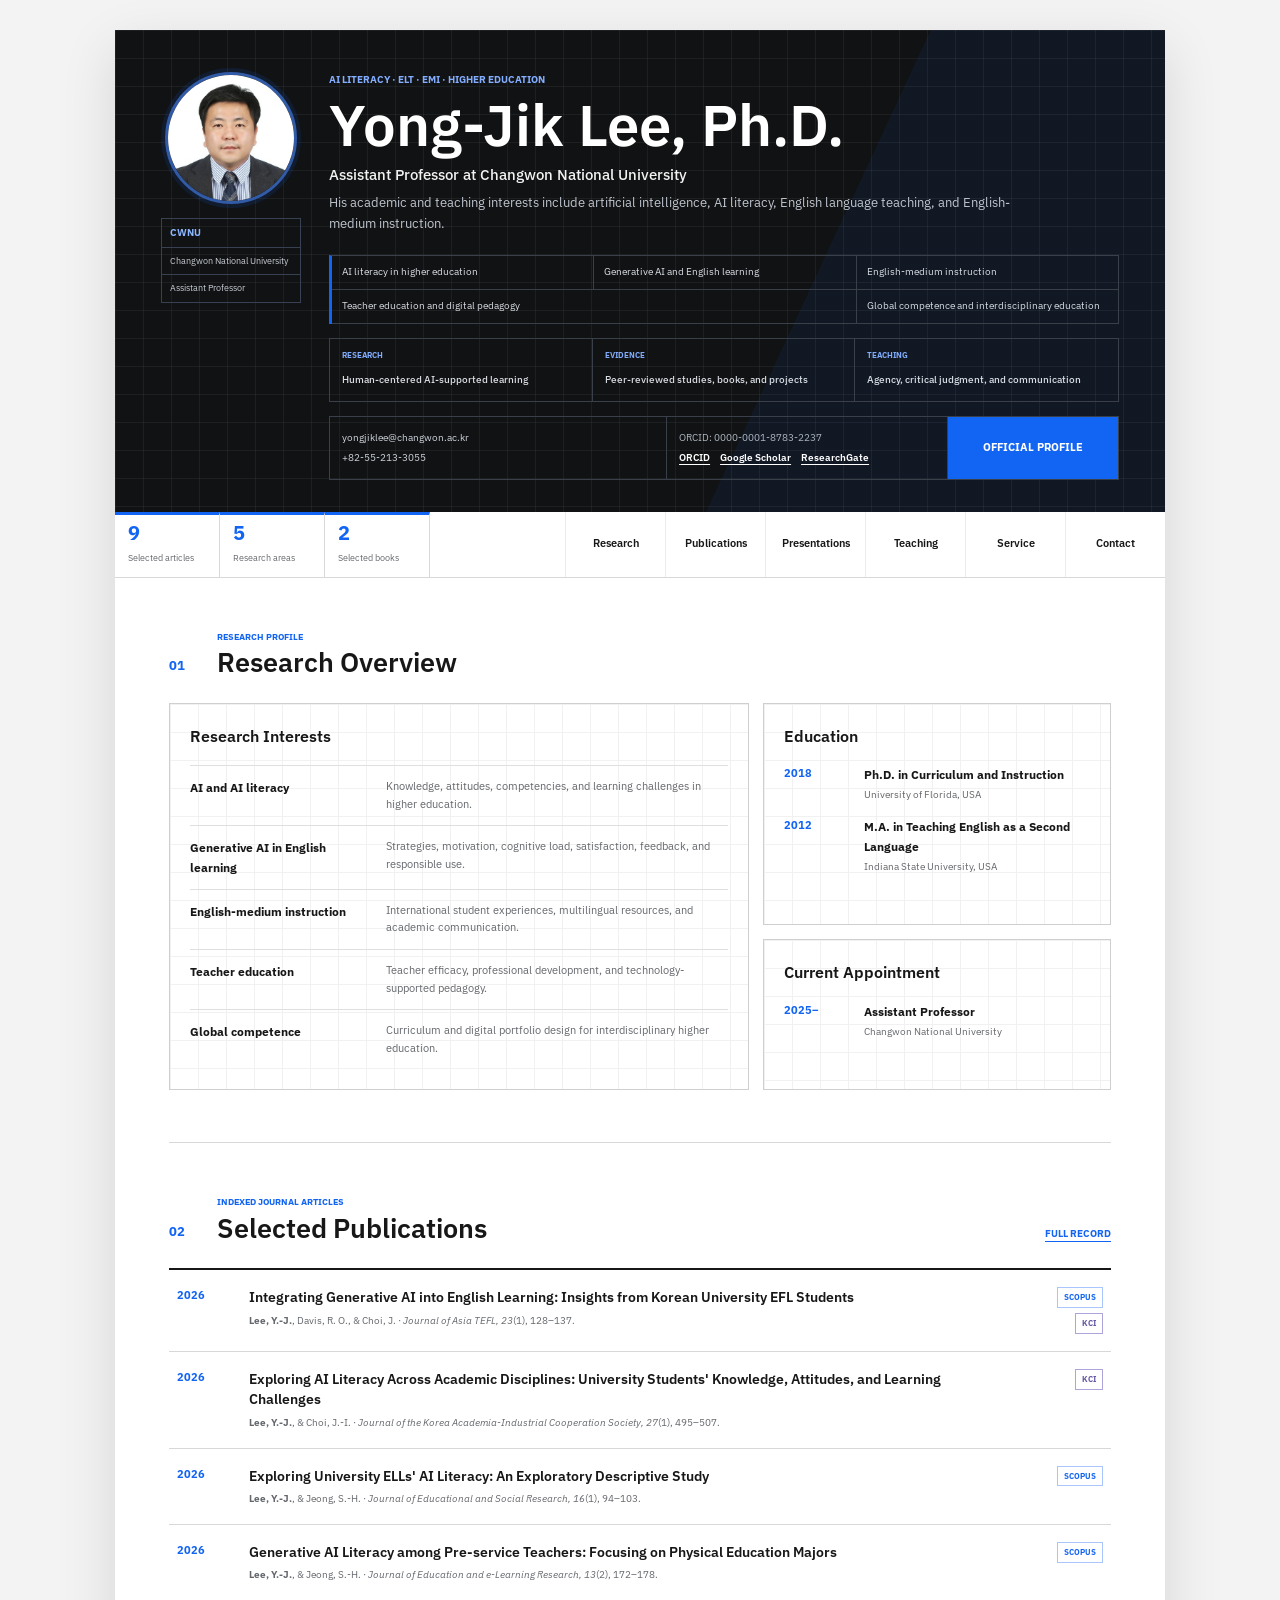
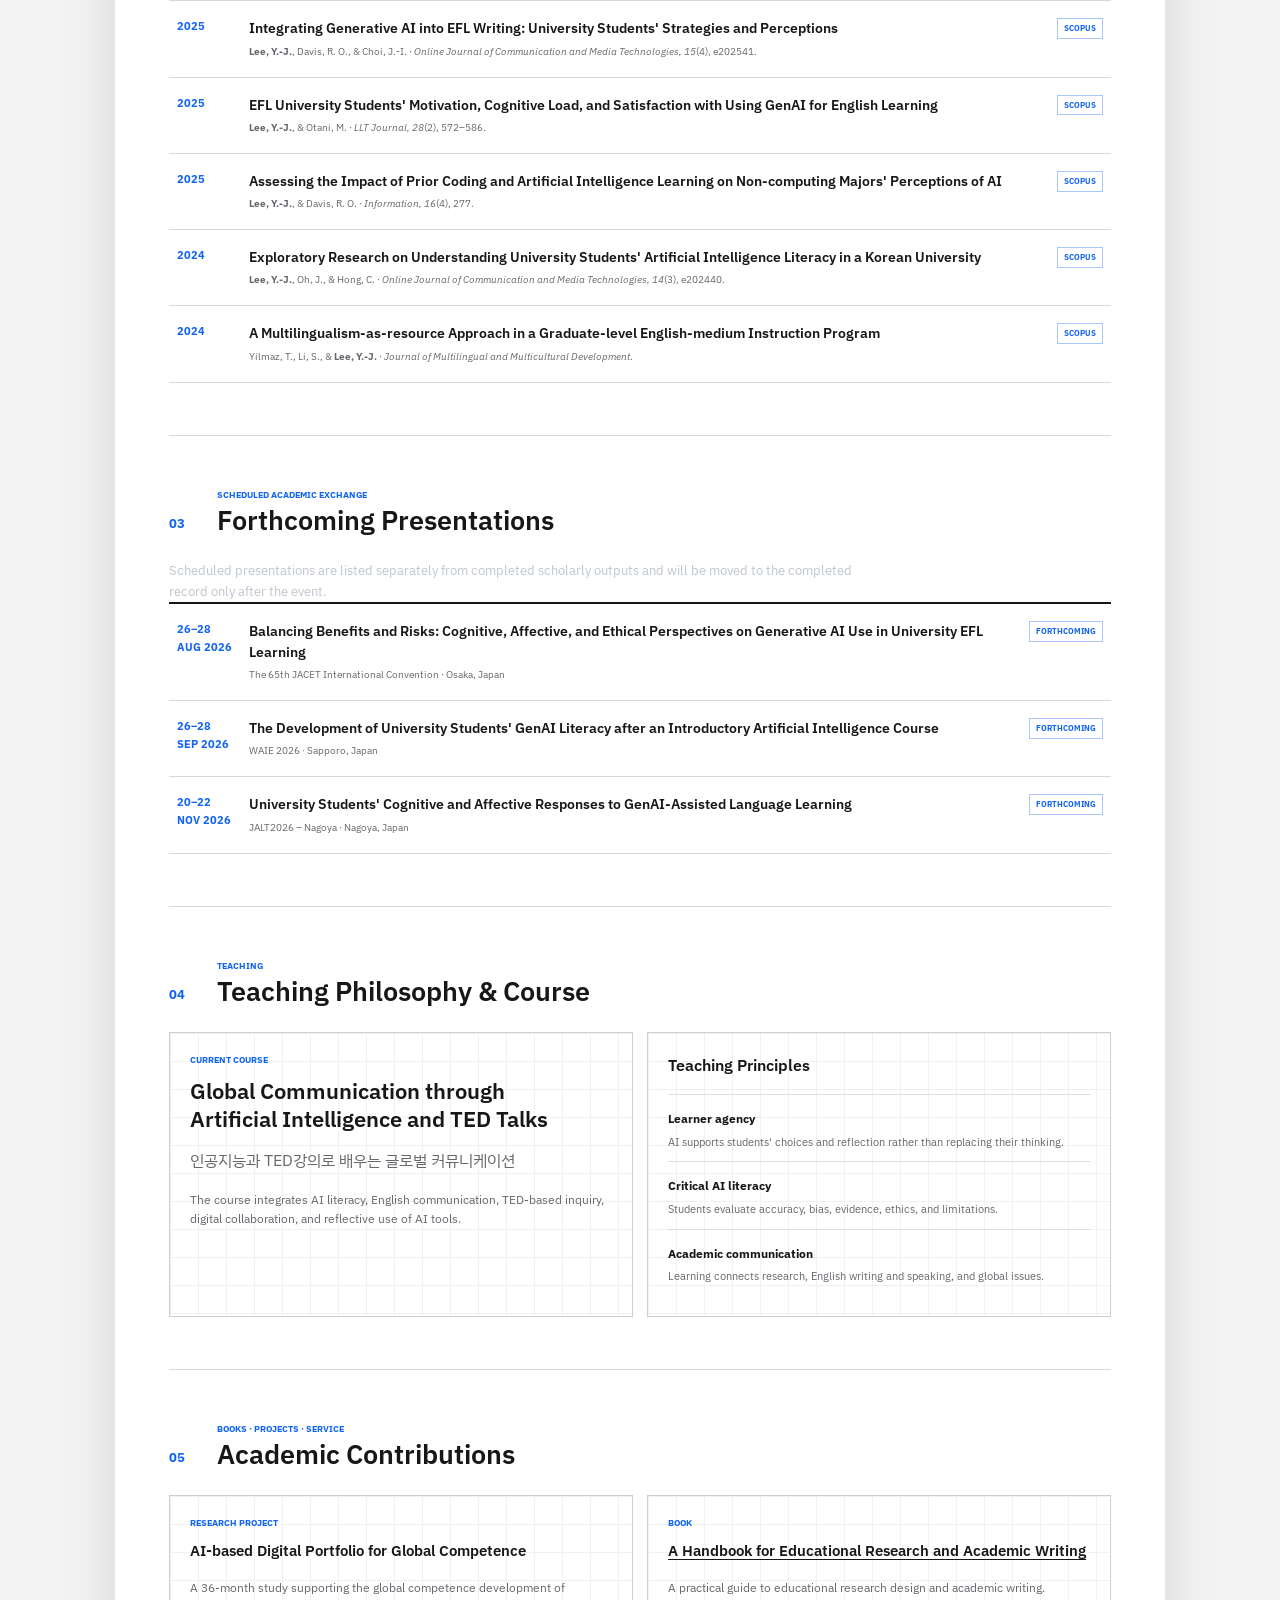
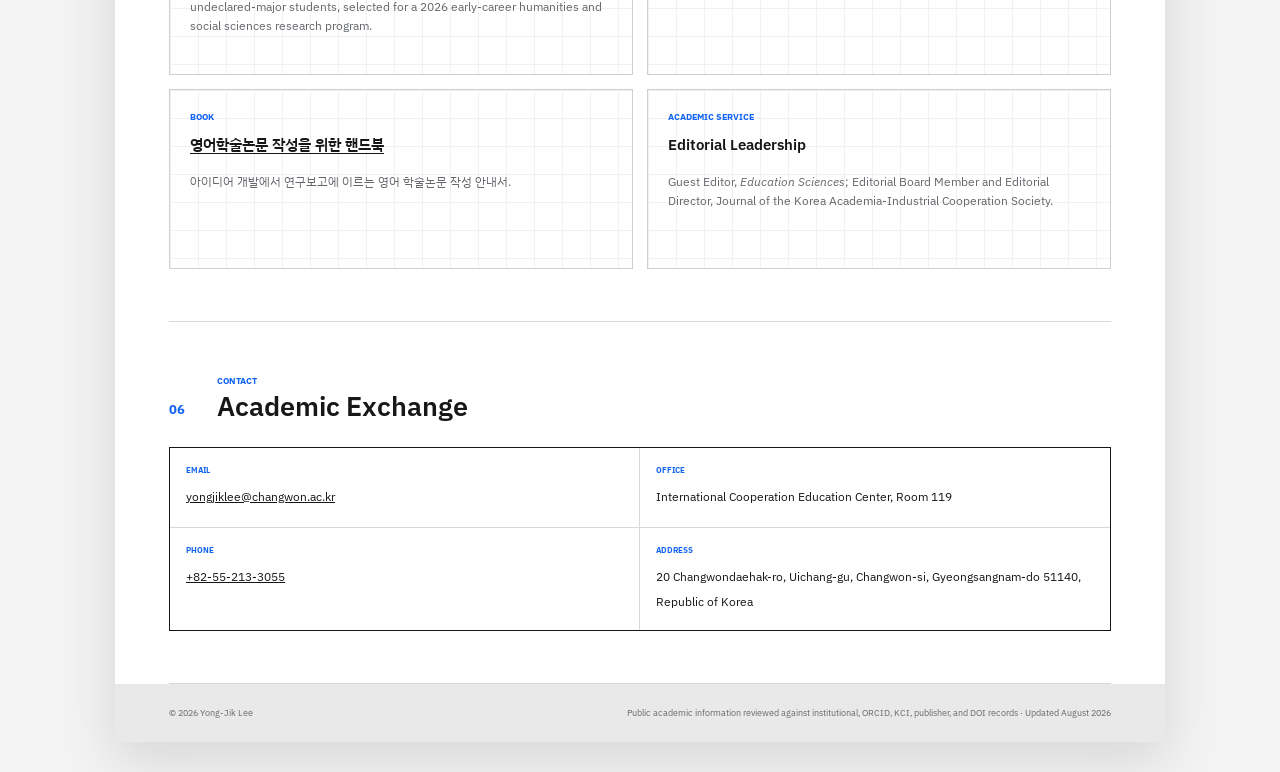
==== commit c0f334fc: "Separate forthcoming presentations from verified outputs" ====
--- a/yongjik-lee-academic-cv/index.html
+++ b/yongjik-lee-academic-cv/index.html
@@ -69,7 +69,7 @@
       <div class="metric"><strong>9</strong><span>Selected articles</span></div>
       <div class="metric"><strong>5</strong><span>Research areas</span></div>
       <div class="metric"><strong>2</strong><span>Selected books</span></div>
-      <div class="section-links" id="site-nav"><a href="#research">Research</a><a href="#publications">Publications</a><a href="#teaching">Teaching</a><a href="#service">Service</a><a href="#contact">Contact</a></div>
+      <div class="section-links" id="site-nav"><a href="#research">Research</a><a href="#publications">Publications</a><a href="#presentations">Presentations</a><a href="#teaching">Teaching</a><a href="#service">Service</a><a href="#contact">Contact</a></div>
       <button class="nav-toggle" type="button" aria-expanded="false" aria-controls="site-nav">Menu</button>
     </nav>
 
@@ -115,8 +115,18 @@
         </div>
       </section>
 
+      <section class="cv-section" id="presentations">
+        <div class="section-title"><span>03</span><div><p>SCHEDULED ACADEMIC EXCHANGE</p><h2>Forthcoming Presentations</h2></div></div>
+        <p class="profile-summary">Scheduled presentations are listed separately from completed scholarly outputs and will be moved to the completed record only after the event.</p>
+        <div class="publication-table">
+          <article><time>26–28 AUG 2026</time><div><h3>Balancing Benefits and Risks: Cognitive, Affective, and Ethical Perspectives on Generative AI Use in University EFL Learning</h3><p>The 65th JACET International Convention · Osaka, Japan</p></div><span class="index-badges"><span class="index-tag">FORTHCOMING</span></span></article>
+          <article><time>26–28 SEP 2026</time><div><h3>The Development of University Students' GenAI Literacy after an Introductory Artificial Intelligence Course</h3><p>WAIE 2026 · Sapporo, Japan</p></div><span class="index-badges"><span class="index-tag">FORTHCOMING</span></span></article>
+          <article><time>20–22 NOV 2026</time><div><h3>University Students' Cognitive and Affective Responses to GenAI-Assisted Language Learning</h3><p>JALT2026 – Nagoya · Nagoya, Japan</p></div><span class="index-badges"><span class="index-tag">FORTHCOMING</span></span></article>
+        </div>
+      </section>
+
       <section class="cv-section" id="teaching">
-        <div class="section-title"><span>03</span><div><p>TEACHING</p><h2>Teaching Philosophy &amp; Course</h2></div></div>
+        <div class="section-title"><span>04</span><div><p>TEACHING</p><h2>Teaching Philosophy &amp; Course</h2></div></div>
         <div class="teaching-grid">
           <article class="panel course-panel"><p class="blue-label">CURRENT COURSE</p><h3>Global Communication through Artificial Intelligence and TED Talks</h3><p class="ko" lang="ko">인공지능과 TED강의로 배우는 글로벌 커뮤니케이션</p><p>The course integrates AI literacy, English communication, TED-based inquiry, digital collaboration, and reflective use of AI tools.</p></article>
           <article class="panel philosophy-panel"><h3>Teaching Principles</h3><div><strong>Learner agency</strong><p>AI supports students' choices and reflection rather than replacing their thinking.</p></div><div><strong>Critical AI literacy</strong><p>Students evaluate accuracy, bias, evidence, ethics, and limitations.</p></div><div><strong>Academic communication</strong><p>Learning connects research, English writing and speaking, and global issues.</p></div></article>
@@ -124,7 +134,7 @@
       </section>
 
       <section class="cv-section" id="service">
-        <div class="section-title"><span>04</span><div><p>BOOKS · PROJECTS · SERVICE</p><h2>Academic Contributions</h2></div></div>
+        <div class="section-title"><span>05</span><div><p>BOOKS · PROJECTS · SERVICE</p><h2>Academic Contributions</h2></div></div>
         <div class="contribution-grid">
           <article class="panel"><p class="blue-label">RESEARCH PROJECT</p><h3>AI-based Digital Portfolio for Global Competence</h3><p>A 36-month study supporting the global competence development of undeclared-major students, selected for a 2026 early-career humanities and social sciences research program.</p></article>
           <article class="panel"><p class="blue-label">BOOK</p><h3><a href="https://www.yes24.com/product/goods/124613203" target="_blank" rel="noreferrer">A Handbook for Educational Research and Academic Writing</a></h3><p>A practical guide to educational research design and academic writing.</p></article>
@@ -134,7 +144,7 @@
       </section>
 
       <section class="cv-section contact-section" id="contact">
-        <div class="section-title"><span>05</span><div><p>CONTACT</p><h2>Academic Exchange</h2></div></div>
+        <div class="section-title"><span>06</span><div><p>CONTACT</p><h2>Academic Exchange</h2></div></div>
         <div class="contact-card">
           <div><small>EMAIL</small><a href="mailto:yongjiklee@changwon.ac.kr">yongjiklee@changwon.ac.kr</a></div>
           <div><small>OFFICE</small><span>International Cooperation Education Center, Room 119</span></div>
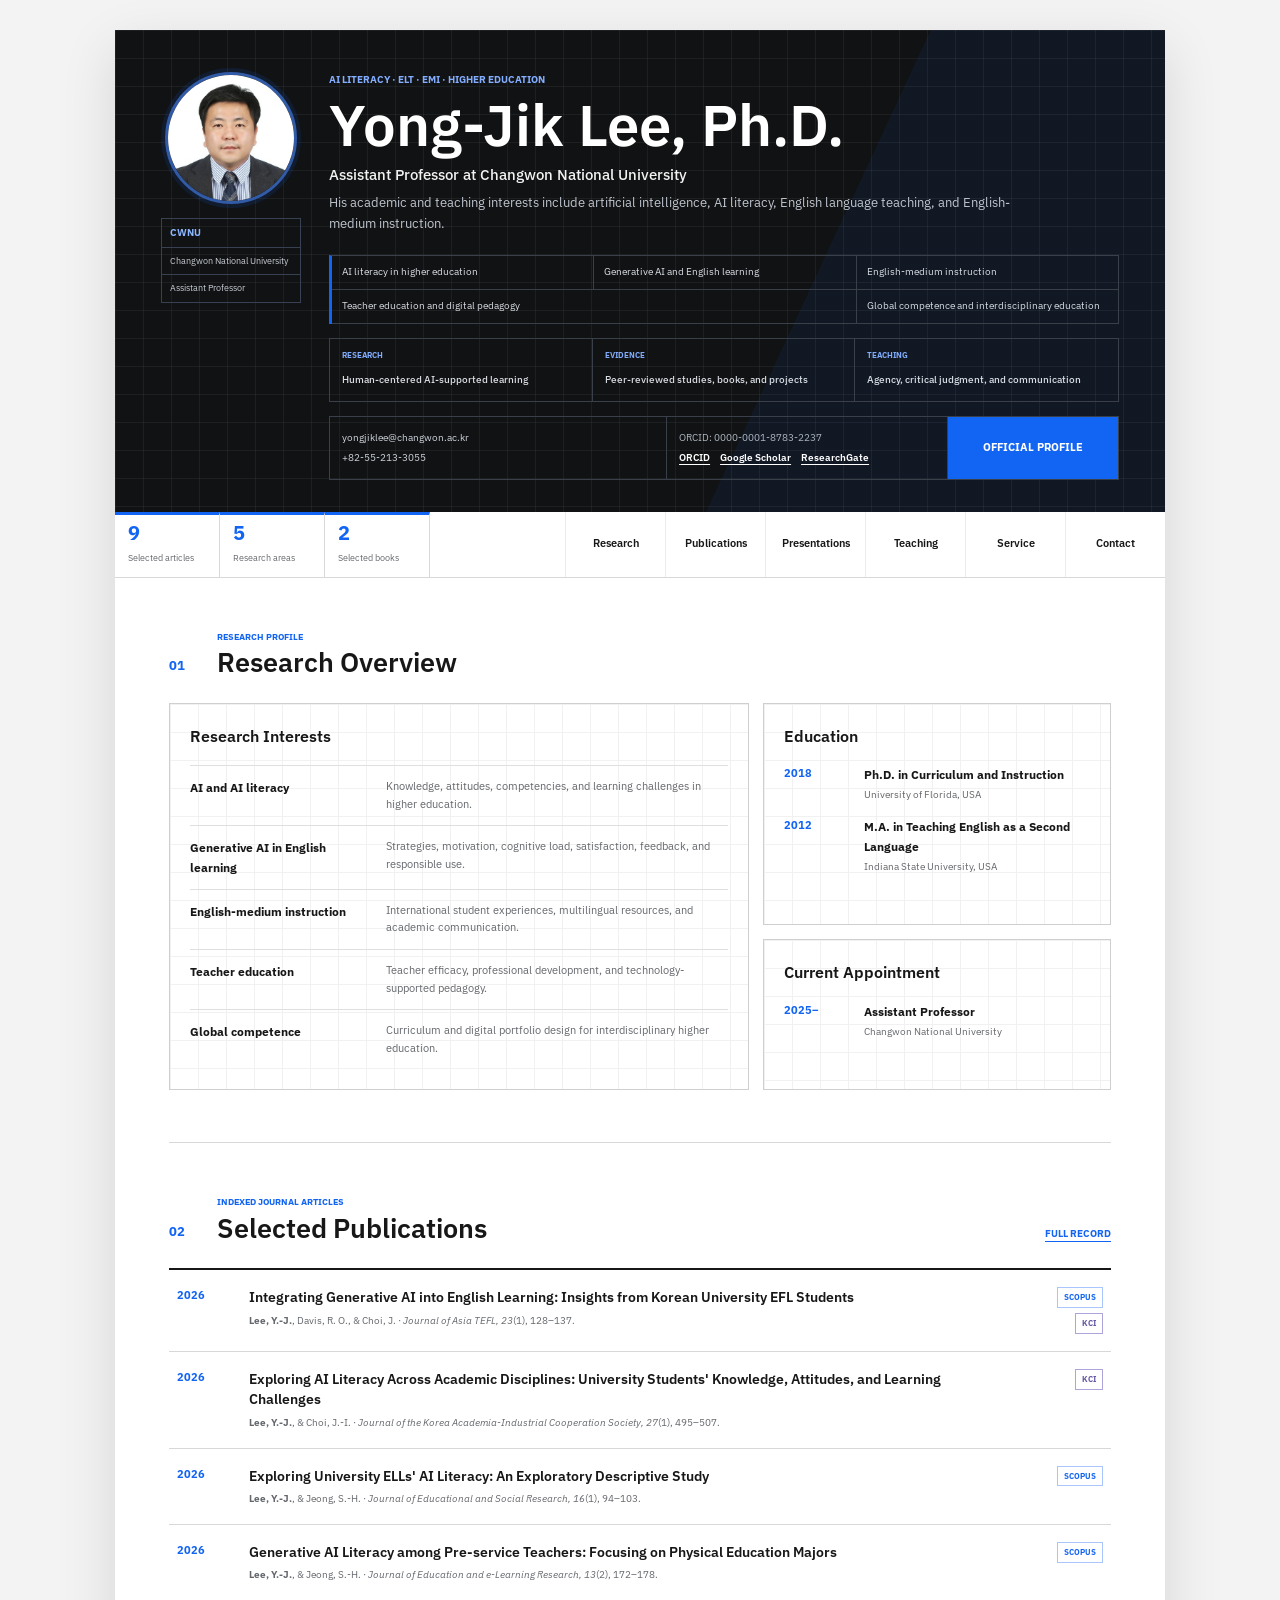
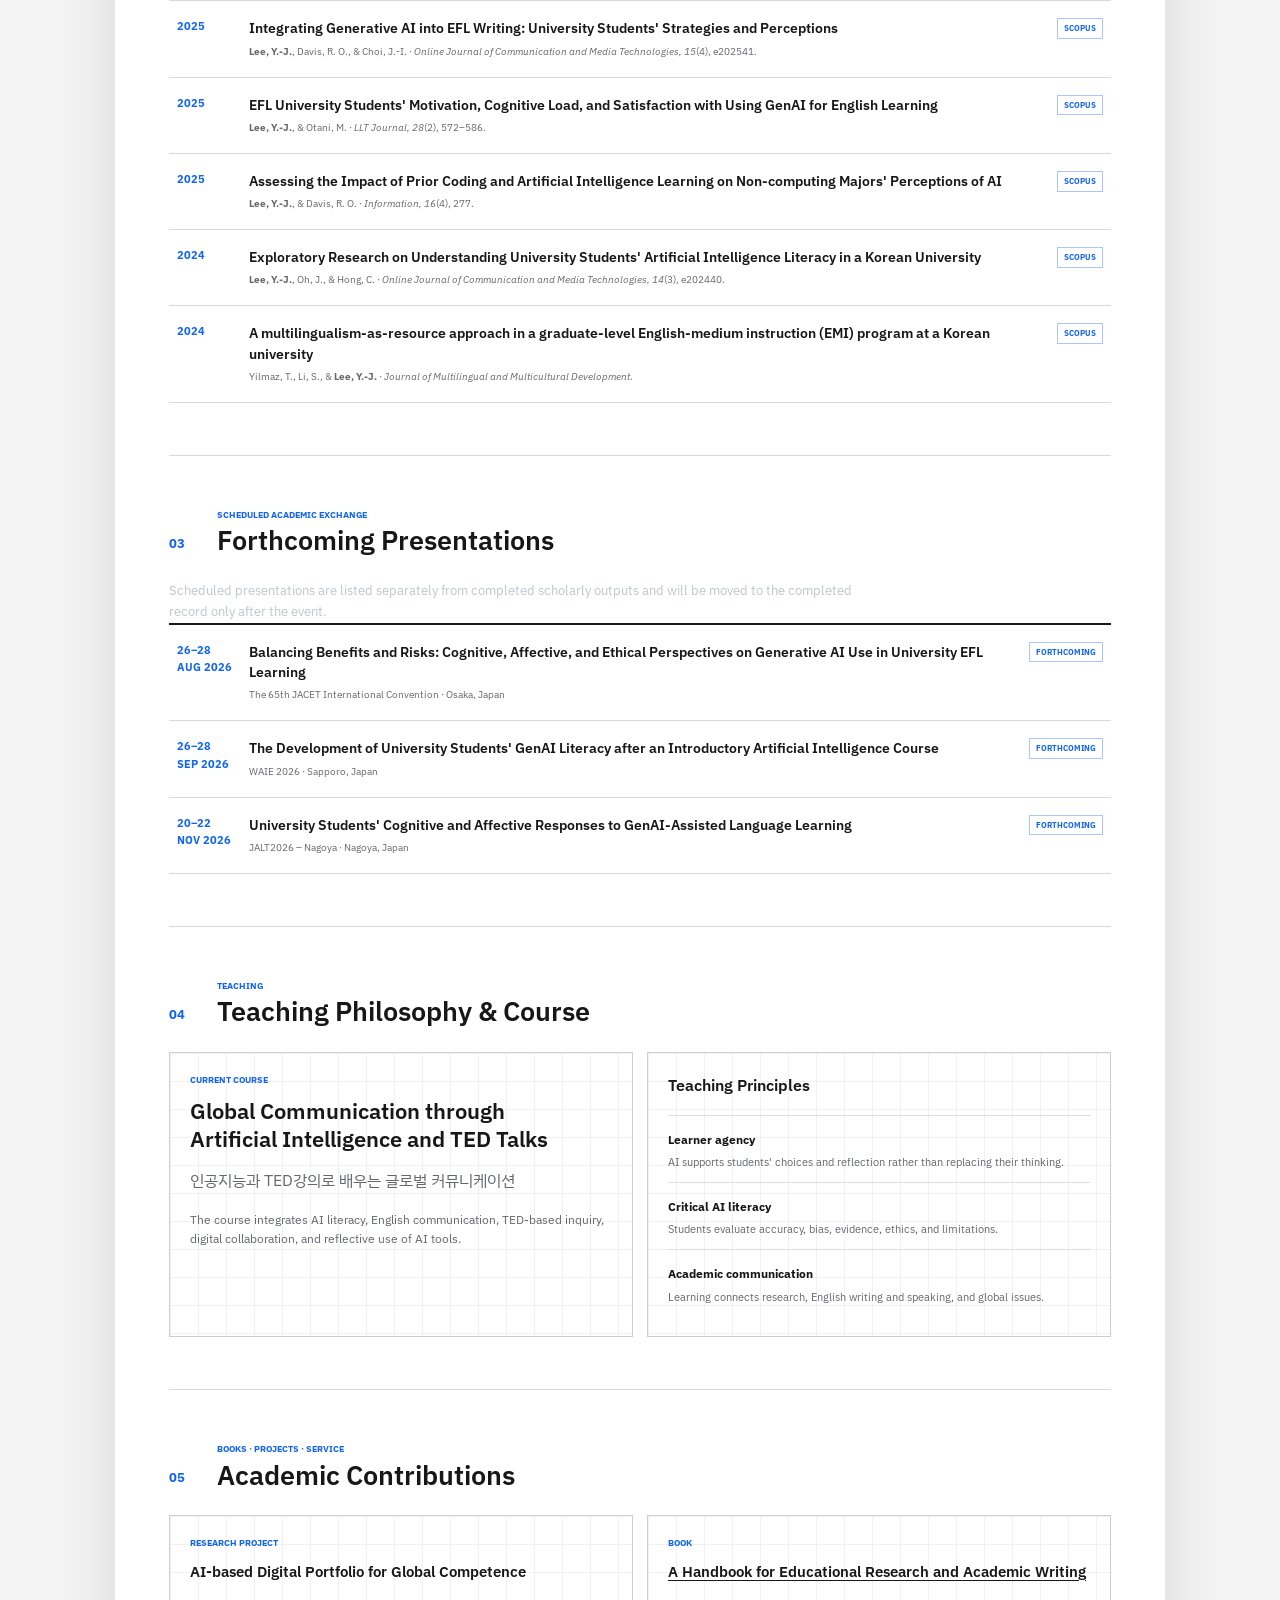
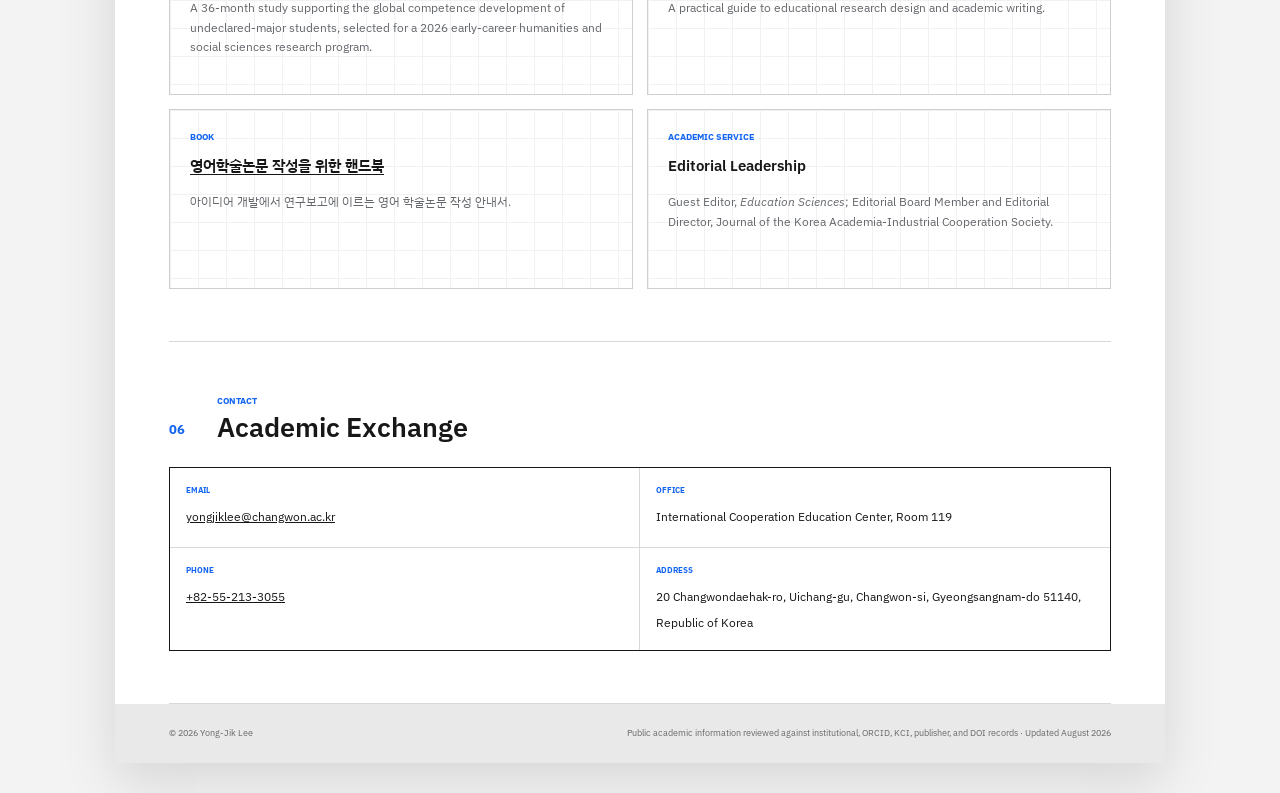
==== commit 44b155a2: "Restore full published title of the EMI study" ====
--- a/yongjik-lee-academic-cv/index.html
+++ b/yongjik-lee-academic-cv/index.html
@@ -103,7 +103,7 @@
       <section class="cv-section" id="publications">
         <div class="section-title"><span>02</span><div><p>INDEXED JOURNAL ARTICLES</p><h2>Selected Publications</h2></div><a href="https://scholar.google.com/citations?hl=en&user=Jzv1a7MAAAAJ" target="_blank" rel="noreferrer">FULL RECORD</a></div>
         <div class="publication-table">
-          <article><time>2026</time><div><h3><a href="https://doi.org/10.18823/asiatefl.2026.23.1.10.128" target="_blank" rel="noreferrer">Integrating Generative AI into English Learning: Insights from Korean University EFL Students</a></h3><p><strong>Lee, Y.-J.</strong>, Davis, R. O., &amp; Choi, J. · <em>Journal of Asia TEFL, 23</em>(1), 128–137.</p></div><span class="index-badges"><span class="index-tag scopus">SCOPUS</span><span class="index-tag kci">KCI</span></span></article>
+          <article><time>2026</time><div><h3><a href="https://www.dbpia.co.kr/journal/articleDetail?nodeId=NODE12878932" target="_blank" rel="noreferrer">Integrating Generative AI into English Learning: Insights from Korean University EFL Students</a></h3><p><strong>Lee, Y.-J.</strong>, Davis, R. O., &amp; Choi, J. · <em>Journal of Asia TEFL, 23</em>(1), 128–137.</p></div><span class="index-badges"><span class="index-tag scopus">SCOPUS</span><span class="index-tag kci">KCI</span></span></article>
           <article><time>2026</time><div><h3><a href="https://doi.org/10.5762/KAIS.2026.27.1.495" target="_blank" rel="noreferrer">Exploring AI Literacy Across Academic Disciplines: University Students' Knowledge, Attitudes, and Learning Challenges</a></h3><p><strong>Lee, Y.-J.</strong>, &amp; Choi, J.-I. · <em>Journal of the Korea Academia-Industrial Cooperation Society, 27</em>(1), 495–507.</p></div><span class="index-badges"><span class="index-tag kci">KCI</span></span></article>
           <article><time>2026</time><div><h3><a href="https://doi.org/10.36941/jesr-2026-0241" target="_blank" rel="noreferrer">Exploring University ELLs' AI Literacy: An Exploratory Descriptive Study</a></h3><p><strong>Lee, Y.-J.</strong>, &amp; Jeong, S.-H. · <em>Journal of Educational and Social Research, 16</em>(1), 94–103.</p></div><span class="index-badges"><span class="index-tag scopus">SCOPUS</span></span></article>
           <article><time>2026</time><div><h3><a href="https://doi.org/10.20448/jeelr.v13i2.8661" target="_blank" rel="noreferrer">Generative AI Literacy among Pre-service Teachers: Focusing on Physical Education Majors</a></h3><p><strong>Lee, Y.-J.</strong>, &amp; Jeong, S.-H. · <em>Journal of Education and e-Learning Research, 13</em>(2), 172–178.</p></div><span class="index-badges"><span class="index-tag scopus">SCOPUS</span></span></article>
@@ -111,7 +111,7 @@
           <article><time>2025</time><div><h3><a href="https://doi.org/10.24071/llt.v28i2.11518" target="_blank" rel="noreferrer">EFL University Students' Motivation, Cognitive Load, and Satisfaction with Using GenAI for English Learning</a></h3><p><strong>Lee, Y.-J.</strong>, &amp; Otani, M. · <em>LLT Journal, 28</em>(2), 572–586.</p></div><span class="index-badges"><span class="index-tag scopus">SCOPUS</span></span></article>
           <article><time>2025</time><div><h3><a href="https://doi.org/10.3390/info16040277" target="_blank" rel="noreferrer">Assessing the Impact of Prior Coding and Artificial Intelligence Learning on Non-computing Majors' Perceptions of AI</a></h3><p><strong>Lee, Y.-J.</strong>, &amp; Davis, R. O. · <em>Information, 16</em>(4), 277.</p></div><span class="index-badges"><span class="index-tag scopus">SCOPUS</span></span></article>
           <article><time>2024</time><div><h3><a href="https://doi.org/10.30935/ojcmt/14711" target="_blank" rel="noreferrer">Exploratory Research on Understanding University Students' Artificial Intelligence Literacy in a Korean University</a></h3><p><strong>Lee, Y.-J.</strong>, Oh, J., &amp; Hong, C. · <em>Online Journal of Communication and Media Technologies, 14</em>(3), e202440.</p></div><span class="index-badges"><span class="index-tag scopus">SCOPUS</span></span></article>
-          <article><time>2024</time><div><h3><a href="https://doi.org/10.1080/01434632.2024.2314659" target="_blank" rel="noreferrer">A Multilingualism-as-resource Approach in a Graduate-level English-medium Instruction Program</a></h3><p>Yilmaz, T., Li, S., &amp; <strong>Lee, Y.-J.</strong> · <em>Journal of Multilingual and Multicultural Development</em>.</p></div><span class="index-badges"><span class="index-tag scopus">SCOPUS</span></span></article>
+          <article><time>2024</time><div><h3><a href="https://doi.org/10.1080/01434632.2024.2314659" target="_blank" rel="noreferrer">A multilingualism-as-resource approach in a graduate-level English-medium instruction (EMI) program at a Korean university</a></h3><p>Yilmaz, T., Li, S., &amp; <strong>Lee, Y.-J.</strong> · <em>Journal of Multilingual and Multicultural Development</em>.</p></div><span class="index-badges"><span class="index-tag scopus">SCOPUS</span></span></article>
         </div>
       </section>
 
